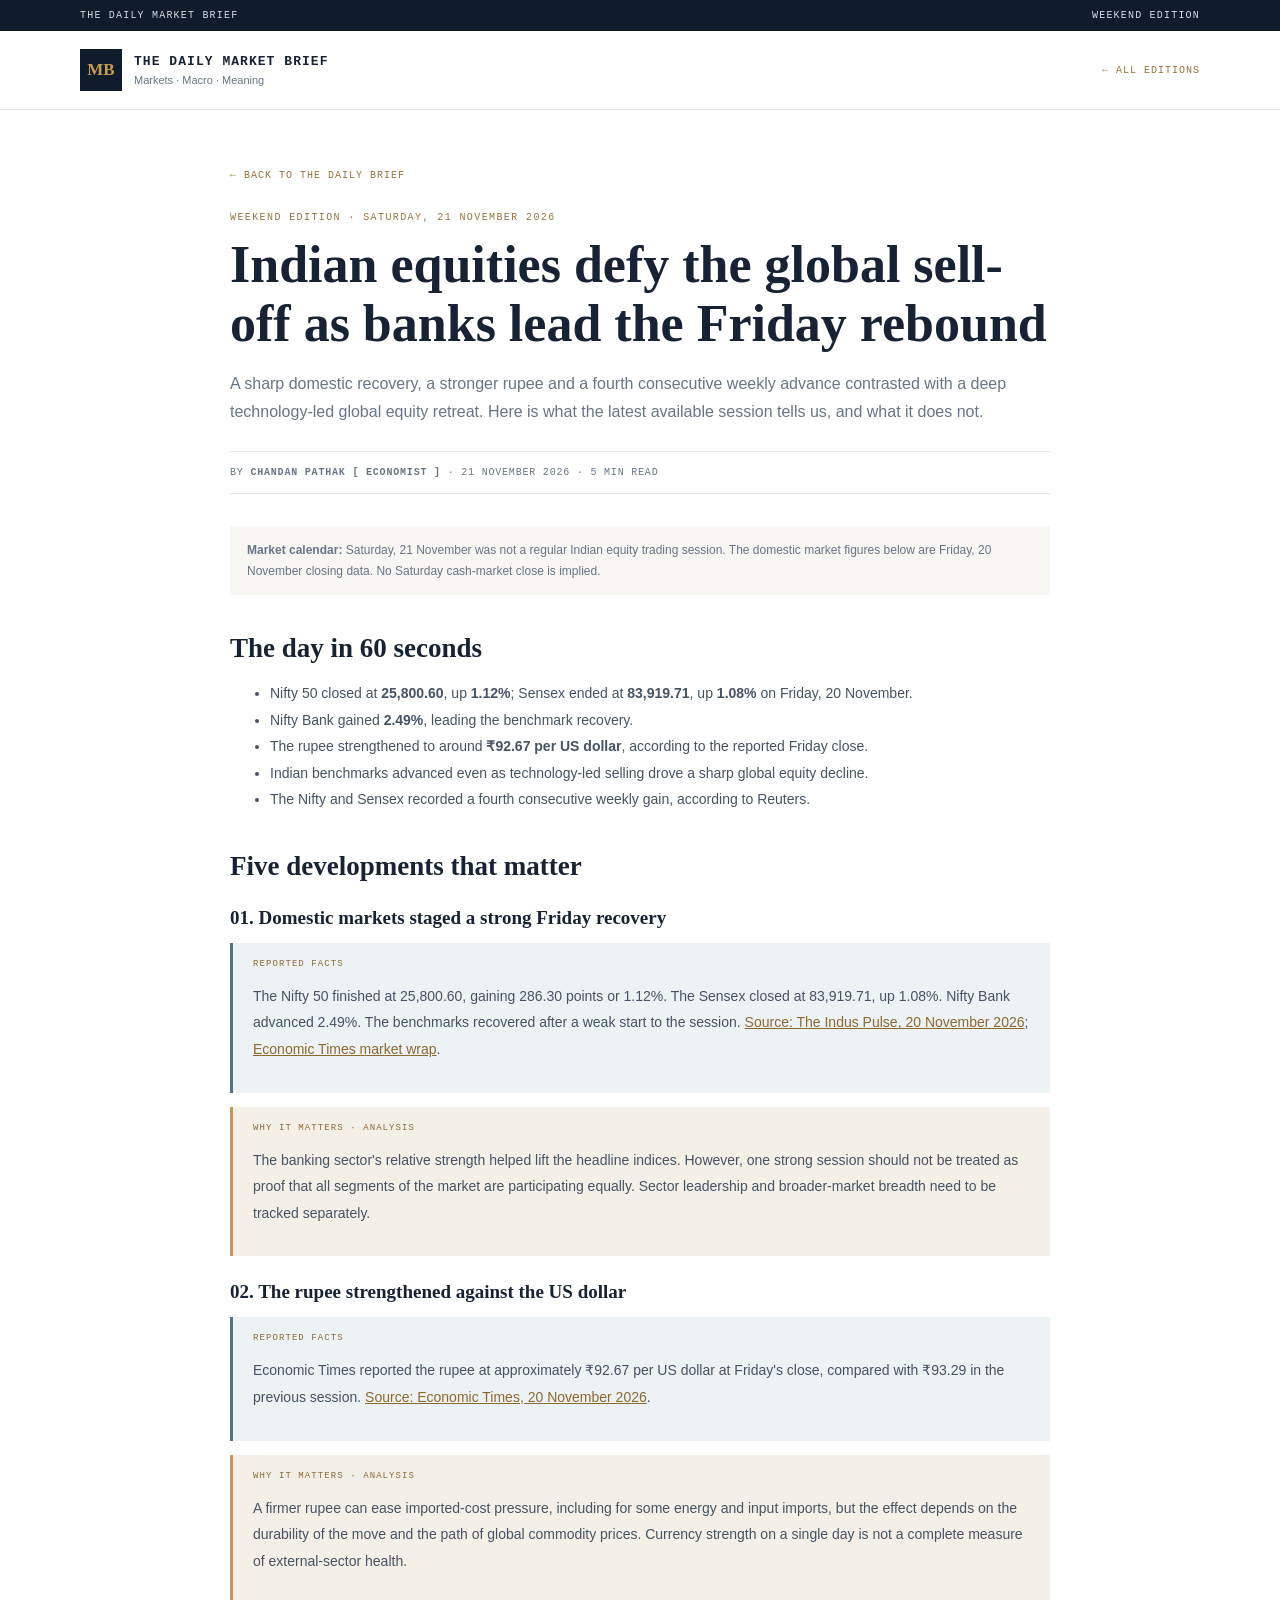
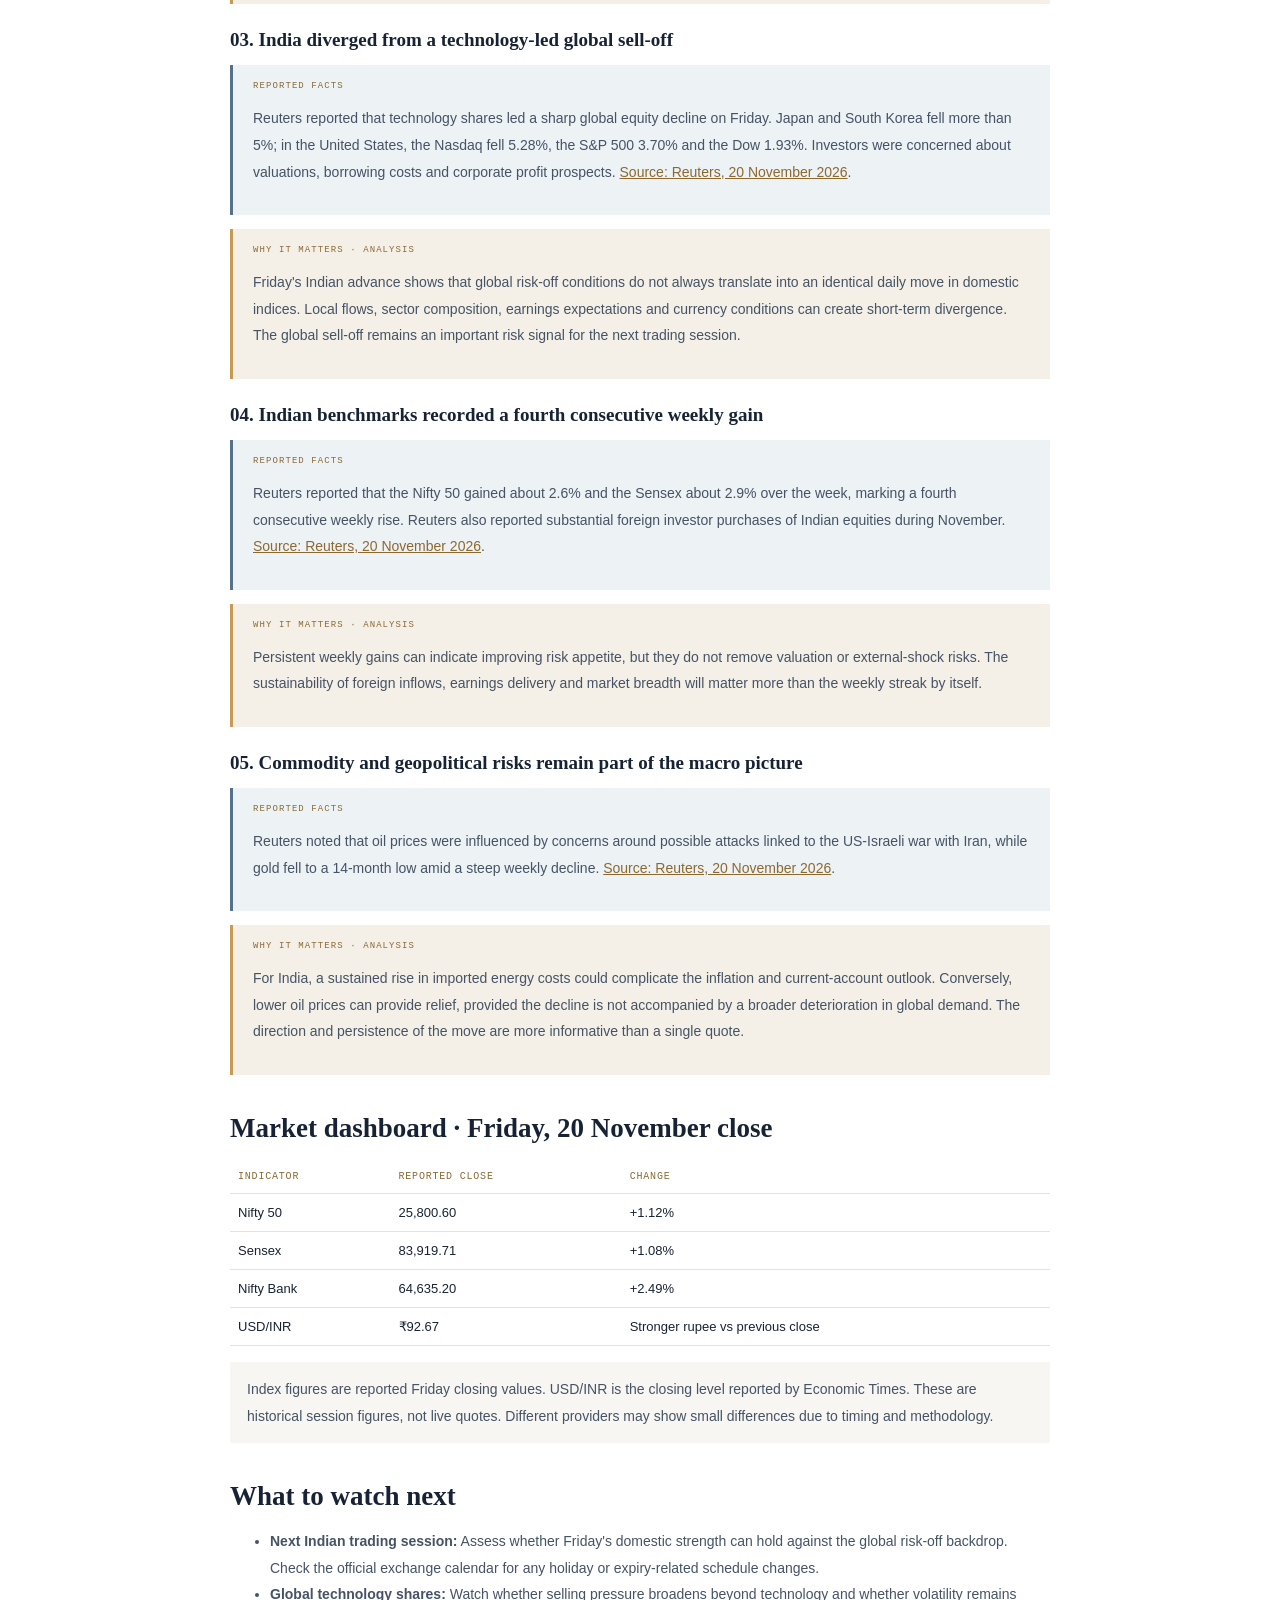
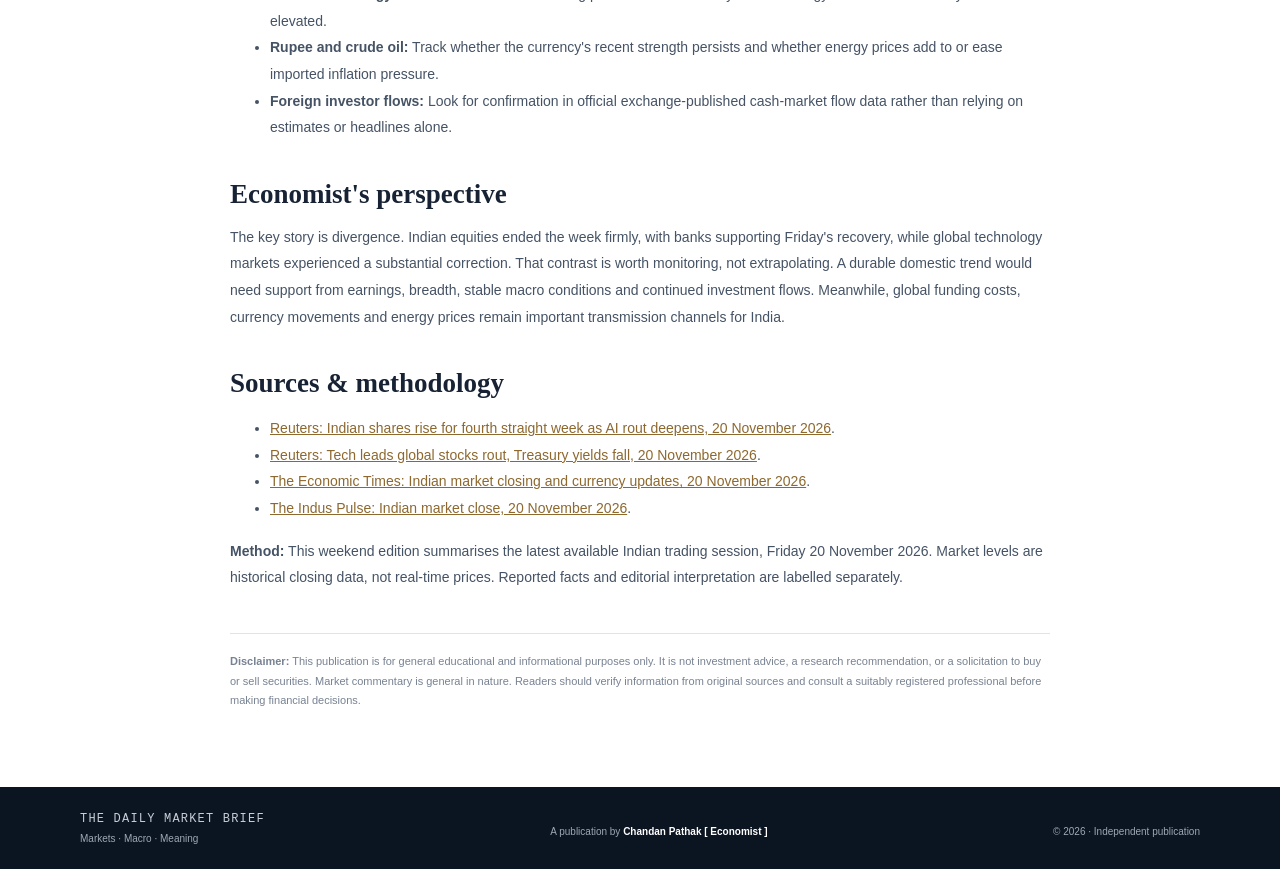
==== issues/2026-11-21.html @ 691e7f4b "Publish weekend market brief for 21 November 2026" ====
<!doctype html>
<html lang="en"><head><meta charset="utf-8"><meta name="viewport" content="width=device-width,initial-scale=1">
<meta name="description" content="Weekend market brief for 21 November 2026: Indian equities, rupee and global market volatility.">
<title>Weekend Market Brief | 21 November 2026 | The Daily Market Brief</title>
<link rel="stylesheet" href="../styles.css">
<style>
.article-wrap{width:min(820px,calc(100% - 36px));margin:54px auto 76px}.back{font:10px var(--mono);letter-spacing:.1em;color:#98733c;text-decoration:none}.kicker{font:10px var(--mono);letter-spacing:.14em;color:#98733c;margin-top:30px}.article-wrap h1{font:700 clamp(34px,6vw,52px)/1.14 var(--serif);margin:12px 0}.deck{font-size:16px;line-height:1.8;color:#687587}.byline{font:10px var(--mono);letter-spacing:.08em;color:#687587;border-block:1px solid var(--line);padding:15px 0;margin:24px 0 32px}.article-body h2{font:700 27px var(--serif);margin:38px 0 12px}.article-body h3{font:600 19px var(--serif);margin:25px 0 8px}.article-body p,.article-body li{font-size:14px;line-height:1.9;color:#455365}.article-body a{color:#8d682f;overflow-wrap:anywhere}.factbox{background:#edf2f5;border-left:3px solid #56728b;padding:16px 20px;margin:14px 0}.analysisbox{background:#f4f0e7;border-left:3px solid var(--gold);padding:16px 20px;margin:14px 0}.small-label{font:9px var(--mono);letter-spacing:.12em;color:#8b6a36}.data-table{width:100%;border-collapse:collapse;margin:16px 0;font-size:13px}.data-table th,.data-table td{text-align:left;border-bottom:1px solid var(--line);padding:11px 8px}.data-table th{font:10px var(--mono);color:#8b6a36;letter-spacing:.08em}.note{padding:14px 17px;background:#f7f6f2;color:#687587;font-size:12px;line-height:1.7}.article-disclaimer{border-top:1px solid var(--line);margin-top:42px;padding-top:18px;font-size:11px;color:#778292;line-height:1.8}
</style></head><body>
<div class="topline"><div class="wrap topinner"><span>THE DAILY MARKET BRIEF</span><span>WEEKEND EDITION</span></div></div>
<header class="site-header"><div class="wrap header-inner"><a class="brand" href="../index.html"><span class="brand-mark">MB</span><span><strong>THE DAILY MARKET BRIEF</strong><small>Markets · Macro · Meaning</small></span></a><a class="back" href="../index.html">← ALL EDITIONS</a></div></header>
<main class="article-wrap"><a class="back" href="../index.html">← BACK TO THE DAILY BRIEF</a>
<div class="kicker">WEEKEND EDITION · SATURDAY, 21 NOVEMBER 2026</div>
<h1>Indian equities defy the global sell-off as banks lead the Friday rebound</h1>
<p class="deck">A sharp domestic recovery, a stronger rupee and a fourth consecutive weekly advance contrasted with a deep technology-led global equity retreat. Here is what the latest available session tells us, and what it does not.</p>
<div class="byline">BY <strong>CHANDAN PATHAK [ ECONOMIST ]</strong> · 21 NOVEMBER 2026 · 5 MIN READ</div>
<article class="article-body">
<div class="note"><strong>Market calendar:</strong> Saturday, 21 November was not a regular Indian equity trading session. The domestic market figures below are Friday, 20 November closing data. No Saturday cash-market close is implied.</div>
<h2>The day in 60 seconds</h2>
<ul>
<li>Nifty 50 closed at <strong>25,800.60</strong>, up <strong>1.12%</strong>; Sensex ended at <strong>83,919.71</strong>, up <strong>1.08%</strong> on Friday, 20 November.</li>
<li>Nifty Bank gained <strong>2.49%</strong>, leading the benchmark recovery.</li>
<li>The rupee strengthened to around <strong>₹92.67 per US dollar</strong>, according to the reported Friday close.</li>
<li>Indian benchmarks advanced even as technology-led selling drove a sharp global equity decline.</li>
<li>The Nifty and Sensex recorded a fourth consecutive weekly gain, according to Reuters.</li>
</ul>
<h2>Five developments that matter</h2>
<h3>01. Domestic markets staged a strong Friday recovery</h3>
<div class="factbox"><div class="small-label">REPORTED FACTS</div><p>The Nifty 50 finished at 25,800.60, gaining 286.30 points or 1.12%. The Sensex closed at 83,919.71, up 1.08%. Nifty Bank advanced 2.49%. The benchmarks recovered after a weak start to the session. <a href="https://www.theinduspulse.com/markets/stock-market-today-sensex-nifty-20-november-2026" target="_blank" rel="noopener">Source: The Indus Pulse, 20 November 2026</a>; <a href="https://m.economictimes.com/markets/stocks/live-blog/bse-sensex-today-nifty50-stock-market-live-updates-gift-nifty-paytm-coal-india-share-price-20-november-2026/amp_liveblog/136009816.cms" target="_blank" rel="noopener">Economic Times market wrap</a>.</p></div>
<div class="analysisbox"><div class="small-label">WHY IT MATTERS · ANALYSIS</div><p>The banking sector's relative strength helped lift the headline indices. However, one strong session should not be treated as proof that all segments of the market are participating equally. Sector leadership and broader-market breadth need to be tracked separately.</p></div>
<h3>02. The rupee strengthened against the US dollar</h3>
<div class="factbox"><div class="small-label">REPORTED FACTS</div><p>Economic Times reported the rupee at approximately ₹92.67 per US dollar at Friday's close, compared with ₹93.29 in the previous session. <a href="https://m.economictimes.com/markets/stocks/live-blog/bse-sensex-today-nifty50-stock-market-live-updates-gift-nifty-paytm-coal-india-share-price-20-november-2026/amp_liveblog/136009816.cms" target="_blank" rel="noopener">Source: Economic Times, 20 November 2026</a>.</p></div>
<div class="analysisbox"><div class="small-label">WHY IT MATTERS · ANALYSIS</div><p>A firmer rupee can ease imported-cost pressure, including for some energy and input imports, but the effect depends on the durability of the move and the path of global commodity prices. Currency strength on a single day is not a complete measure of external-sector health.</p></div>
<h3>03. India diverged from a technology-led global sell-off</h3>
<div class="factbox"><div class="small-label">REPORTED FACTS</div><p>Reuters reported that technology shares led a sharp global equity decline on Friday. Japan and South Korea fell more than 5%; in the United States, the Nasdaq fell 5.28%, the S&amp;P 500 3.70% and the Dow 1.93%. Investors were concerned about valuations, borrowing costs and corporate profit prospects. <a href="https://www.reuters.com/world/china/global-markets-global-markets-2026-11-20/" target="_blank" rel="noopener">Source: Reuters, 20 November 2026</a>.</p></div>
<div class="analysisbox"><div class="small-label">WHY IT MATTERS · ANALYSIS</div><p>Friday's Indian advance shows that global risk-off conditions do not always translate into an identical daily move in domestic indices. Local flows, sector composition, earnings expectations and currency conditions can create short-term divergence. The global sell-off remains an important risk signal for the next trading session.</p></div>
<h3>04. Indian benchmarks recorded a fourth consecutive weekly gain</h3>
<div class="factbox"><div class="small-label">REPORTED FACTS</div><p>Reuters reported that the Nifty 50 gained about 2.6% and the Sensex about 2.9% over the week, marking a fourth consecutive weekly rise. Reuters also reported substantial foreign investor purchases of Indian equities during November. <a href="https://www.reuters.com/world/india/indian-stocks-seen-falling-nine-month-highs-asia-market-rout-deepens-2026-11-20/" target="_blank" rel="noopener">Source: Reuters, 20 November 2026</a>.</p></div>
<div class="analysisbox"><div class="small-label">WHY IT MATTERS · ANALYSIS</div><p>Persistent weekly gains can indicate improving risk appetite, but they do not remove valuation or external-shock risks. The sustainability of foreign inflows, earnings delivery and market breadth will matter more than the weekly streak by itself.</p></div>
<h3>05. Commodity and geopolitical risks remain part of the macro picture</h3>
<div class="factbox"><div class="small-label">REPORTED FACTS</div><p>Reuters noted that oil prices were influenced by concerns around possible attacks linked to the US-Israeli war with Iran, while gold fell to a 14-month low amid a steep weekly decline. <a href="https://www.reuters.com/world/china/global-markets-global-markets-2026-11-20/" target="_blank" rel="noopener">Source: Reuters, 20 November 2026</a>.</p></div>
<div class="analysisbox"><div class="small-label">WHY IT MATTERS · ANALYSIS</div><p>For India, a sustained rise in imported energy costs could complicate the inflation and current-account outlook. Conversely, lower oil prices can provide relief, provided the decline is not accompanied by a broader deterioration in global demand. The direction and persistence of the move are more informative than a single quote.</p></div>
<h2>Market dashboard · Friday, 20 November close</h2>
<table class="data-table"><thead><tr><th>INDICATOR</th><th>REPORTED CLOSE</th><th>CHANGE</th></tr></thead><tbody>
<tr><td>Nifty 50</td><td>25,800.60</td><td>+1.12%</td></tr>
<tr><td>Sensex</td><td>83,919.71</td><td>+1.08%</td></tr>
<tr><td>Nifty Bank</td><td>64,635.20</td><td>+2.49%</td></tr>
<tr><td>USD/INR</td><td>₹92.67</td><td>Stronger rupee vs previous close</td></tr>
</tbody></table>
<p class="note">Index figures are reported Friday closing values. USD/INR is the closing level reported by Economic Times. These are historical session figures, not live quotes. Different providers may show small differences due to timing and methodology.</p>
<h2>What to watch next</h2>
<ul>
<li><strong>Next Indian trading session:</strong> Assess whether Friday's domestic strength can hold against the global risk-off backdrop. Check the official exchange calendar for any holiday or expiry-related schedule changes.</li>
<li><strong>Global technology shares:</strong> Watch whether selling pressure broadens beyond technology and whether volatility remains elevated.</li>
<li><strong>Rupee and crude oil:</strong> Track whether the currency's recent strength persists and whether energy prices add to or ease imported inflation pressure.</li>
<li><strong>Foreign investor flows:</strong> Look for confirmation in official exchange-published cash-market flow data rather than relying on estimates or headlines alone.</li>
</ul>
<h2>Economist's perspective</h2>
<p>The key story is divergence. Indian equities ended the week firmly, with banks supporting Friday's recovery, while global technology markets experienced a substantial correction. That contrast is worth monitoring, not extrapolating. A durable domestic trend would need support from earnings, breadth, stable macro conditions and continued investment flows. Meanwhile, global funding costs, currency movements and energy prices remain important transmission channels for India.</p>
<h2>Sources & methodology</h2>
<ul>
<li><a href="https://www.reuters.com/world/india/indian-stocks-seen-falling-nine-month-highs-asia-market-rout-deepens-2026-11-20/" target="_blank" rel="noopener">Reuters: Indian shares rise for fourth straight week as AI rout deepens, 20 November 2026</a>.</li>
<li><a href="https://www.reuters.com/world/china/global-markets-global-markets-2026-11-20/" target="_blank" rel="noopener">Reuters: Tech leads global stocks rout, Treasury yields fall, 20 November 2026</a>.</li>
<li><a href="https://m.economictimes.com/markets/stocks/live-blog/bse-sensex-today-nifty50-stock-market-live-updates-gift-nifty-paytm-coal-india-share-price-20-november-2026/amp_liveblog/136009816.cms" target="_blank" rel="noopener">The Economic Times: Indian market closing and currency updates, 20 November 2026</a>.</li>
<li><a href="https://www.theinduspulse.com/markets/stock-market-today-sensex-nifty-20-november-2026" target="_blank" rel="noopener">The Indus Pulse: Indian market close, 20 November 2026</a>.</li>
</ul>
<p><strong>Method:</strong> This weekend edition summarises the latest available Indian trading session, Friday 20 November 2026. Market levels are historical closing data, not real-time prices. Reported facts and editorial interpretation are labelled separately.</p>
</article>
<div class="article-disclaimer"><strong>Disclaimer:</strong> This publication is for general educational and informational purposes only. It is not investment advice, a research recommendation, or a solicitation to buy or sell securities. Market commentary is general in nature. Readers should verify information from original sources and consult a suitably registered professional before making financial decisions.</div>
</main><footer><div class="wrap footer-inner"><div><strong>THE DAILY MARKET BRIEF</strong><span>Markets · Macro · Meaning</span></div><div class="footer-author">A publication by <strong>Chandan Pathak [ Economist ]</strong></div><div class="copyright">© 2026 · Independent publication</div></div></footer>
</body></html>
---- styles.css ----
:root{--navy:#101b2b;--ink:#172334;--muted:#687587;--gold:#c89b54;--paper:#f7f6f2;--line:#e1e4e7;--serif:Georgia,serif;--mono:ui-monospace,monospace}*{box-sizing:border-box}html{scroll-behavior:smooth}body{margin:0;background:#fff;color:var(--ink);font-family:Arial,sans-serif}.wrap{width:min(1120px,calc(100% - 40px));margin:auto}.topline{background:var(--navy);color:#d7dce3;font:10px var(--mono);letter-spacing:.12em}.topinner,.header-inner,.footer-inner{display:flex;align-items:center;justify-content:space-between}.topinner{padding:10px 0}.site-header{background:#fff;border-bottom:1px solid var(--line);position:sticky;top:0;z-index:5}.header-inner{min-height:78px}.brand{display:flex;gap:12px;align-items:center;color:var(--ink);text-decoration:none}.brand-mark{display:grid;place-items:center;width:42px;height:42px;background:var(--navy);color:var(--gold);font:700 17px var(--serif)}.brand strong,.brand small{display:block}.brand strong{font:700 13px var(--mono);letter-spacing:.08em}.brand small{margin-top:5px;color:var(--muted);font-size:11px}nav{display:flex;gap:26px}nav a{color:#435064;text-decoration:none;font-size:12px}.menu-toggle{display:none}.hero{background:var(--navy);color:white;padding:86px 0}.hero-grid{display:grid;grid-template-columns:1.5fr 1fr;gap:70px;align-items:center}.eyebrow,.note-kicker,.callout-label{font:10px var(--mono);letter-spacing:.15em;color:#9a773f}.live-dot{display:inline-block;width:7px;height:7px;border-radius:50%;background:#d2a45c;margin-right:8px}.hero h1{font:700 clamp(38px,5vw,62px)/1.12 var(--serif);margin:22px 0}.hero h1 em,.author-grid h2 em{color:var(--gold);font-weight:400}.hero-copy{max-width:650px;color:#c4ccd5;line-height:1.8;font-size:16px}.primary-link{display:inline-block;margin-top:22px;padding:14px 19px;background:var(--gold);color:#101b2b;text-decoration:none;font-weight:700;font-size:12px}.hero-note{padding:28px;border:1px solid #425064;background:#17263a}.note-rule{height:2px;width:42px;background:var(--gold);margin:20px 0}.hero-note p{font:22px/1.55 var(--serif);color:#eef0f3}.note-sign{font:10px var(--mono);letter-spacing:.08em;color:#fff}.note-sign span{color:var(--gold)}.ticker{background:#f1f0eb;border-bottom:1px solid var(--line)}.ticker-inner{display:flex;gap:18px;align-items:center;flex-wrap:wrap;padding:15px 0;font:10px var(--mono);letter-spacing:.1em;color:#586577}.ticker-label{color:#98733c}.section{padding-top:76px;padding-bottom:76px}.section-heading{display:flex;justify-content:space-between;align-items:end;margin-bottom:25px}.section h2,.coverage-section h2,.author-grid h2{font:700 36px var(--serif);margin:10px 0 24px}.edition-tag,.category,.read-time,.draft-label{font:10px var(--mono);letter-spacing:.1em;color:#98733c}.lead-card{padding:34px;border:1px solid var(--line);box-shadow:0 12px 38px #1826380c}.lead-top,.lead-footer{display:flex;justify-content:space-between;gap:12px;flex-wrap:wrap}.lead-card h3{font:700 28px var(--serif);margin:24px 0 12px}.lead-summary,.section-sub{color:var(--muted);line-height:1.8}.lead-columns{display:grid;grid-template-columns:1fr 1fr;gap:35px;margin:28px 0}.lead-columns h4{font:18px var(--serif)}.lead-columns li{margin:12px 0;color:#566274;font-size:13px}.lead-callout{background:#f4f0e7;padding:22px;border-left:3px solid var(--gold)}.lead-callout p{line-height:1.7;color:#566274;font-size:13px}.lead-footer{border-top:1px solid var(--line);padding-top:18px;font:10px var(--mono);color:#6a7583}.coverage-section{background:var(--paper)}.coverage-grid{display:grid;grid-template-columns:repeat(3,1fr);gap:15px}.coverage-card{position:relative;background:white;border:1px solid var(--line);padding:25px;min-height:205px}.card-num{font:10px var(--mono);color:#a0a7af}.card-icon{font-size:24px;color:var(--gold);margin:20px 0 10px}.coverage-card h3{font:21px var(--serif);margin:0 0 10px}.coverage-card p{font-size:13px;line-height:1.7;color:var(--muted)}.archive-tools{display:flex;gap:12px;margin:24px 0}.searchbox{display:flex;align-items:center;gap:10px;border:1px solid var(--line);padding:10px 14px;flex:1;color:#98733c}.searchbox input{border:0;outline:0;width:100%;font-size:13px}.archive-tools select{border:1px solid var(--line);padding:10px;background:white;color:#435064}.archive-item{display:flex;justify-content:space-between;gap:25px;padding:22px 4px;border-bottom:1px solid var(--line);text-decoration:none;color:inherit}.archive-item h3{font:22px var(--serif);margin:8px 0}.archive-item p,.empty-state p{color:var(--muted);font-size:13px;line-height:1.6}.archive-meta{font:10px var(--mono);color:#98733c;letter-spacing:.04em}.empty-state{text-align:center;padding:42px;border:1px dashed var(--line);color:#98733c}.empty-state strong{display:block;margin-top:10px;color:var(--ink)}.author-section{background:var(--navy);color:white;padding:65px 0}.author-grid{display:grid;grid-template-columns:180px 1fr;gap:45px;align-items:center}.author-monogram{width:150px;height:150px;border:1px solid #526073;display:grid;place-items:center;font:58px var(--serif);color:var(--gold)}.author-monogram span{font:9px var(--mono);letter-spacing:.15em}.author-grid h2{color:white;margin-bottom:14px}.author-copy{max-width:750px;color:#c5ccd5;line-height:1.8}.author-tags{display:flex;gap:9px;flex-wrap:wrap;margin-top:22px}.author-tags span{border:1px solid #536073;padding:7px 10px;font:9px var(--mono);letter-spacing:.08em;color:#d5dbe2}.disclaimer{padding-top:30px;padding-bottom:35px;color:#687587;font-size:11px;line-height:1.8}.disclaimer strong{color:#273448}footer{background:#0b1421;color:#c7ced7;padding:25px 0}.footer-inner>div:first-child strong,.footer-inner>div:first-child span{display:block}.footer-inner>div:first-child strong{font:12px var(--mono);letter-spacing:.1em}.footer-inner>div:first-child span,.copyright,.footer-author{font-size:10px;color:#9da8b5;margin-top:7px}.footer-author strong{color:white}@media(max-width:760px){.header-inner{position:relative}.menu-toggle{display:block;background:none;border:0;font-size:22px;color:var(--ink)}nav{display:none;position:absolute;top:78px;left:0;right:0;background:white;padding:18px 22px;box-shadow:0 10px 20px #0001;flex-direction:column;gap:18px}nav.open{display:flex}.hero{padding:60px 0}.hero-grid,.lead-columns,.author-grid{grid-template-columns:1fr;gap:28px}.coverage-grid{grid-template-columns:1fr 1fr}.section{padding-top:52px;padding-bottom:52px}.section h2,.coverage-section h2,.author-grid h2{font-size:30px}.lead-card{padding:22px}.author-monogram{width:110px;height:110px;font-size:44px}.footer-inner{align-items:flex-start;flex-direction:column;gap:12px}}@media(max-width:480px){.coverage-grid{grid-template-columns:1fr}.topinner{font-size:8px}.ticker-inner{gap:10px}.archive-item{flex-direction:column}.section-heading{align-items:flex-start;flex-direction:column;gap:10px}}
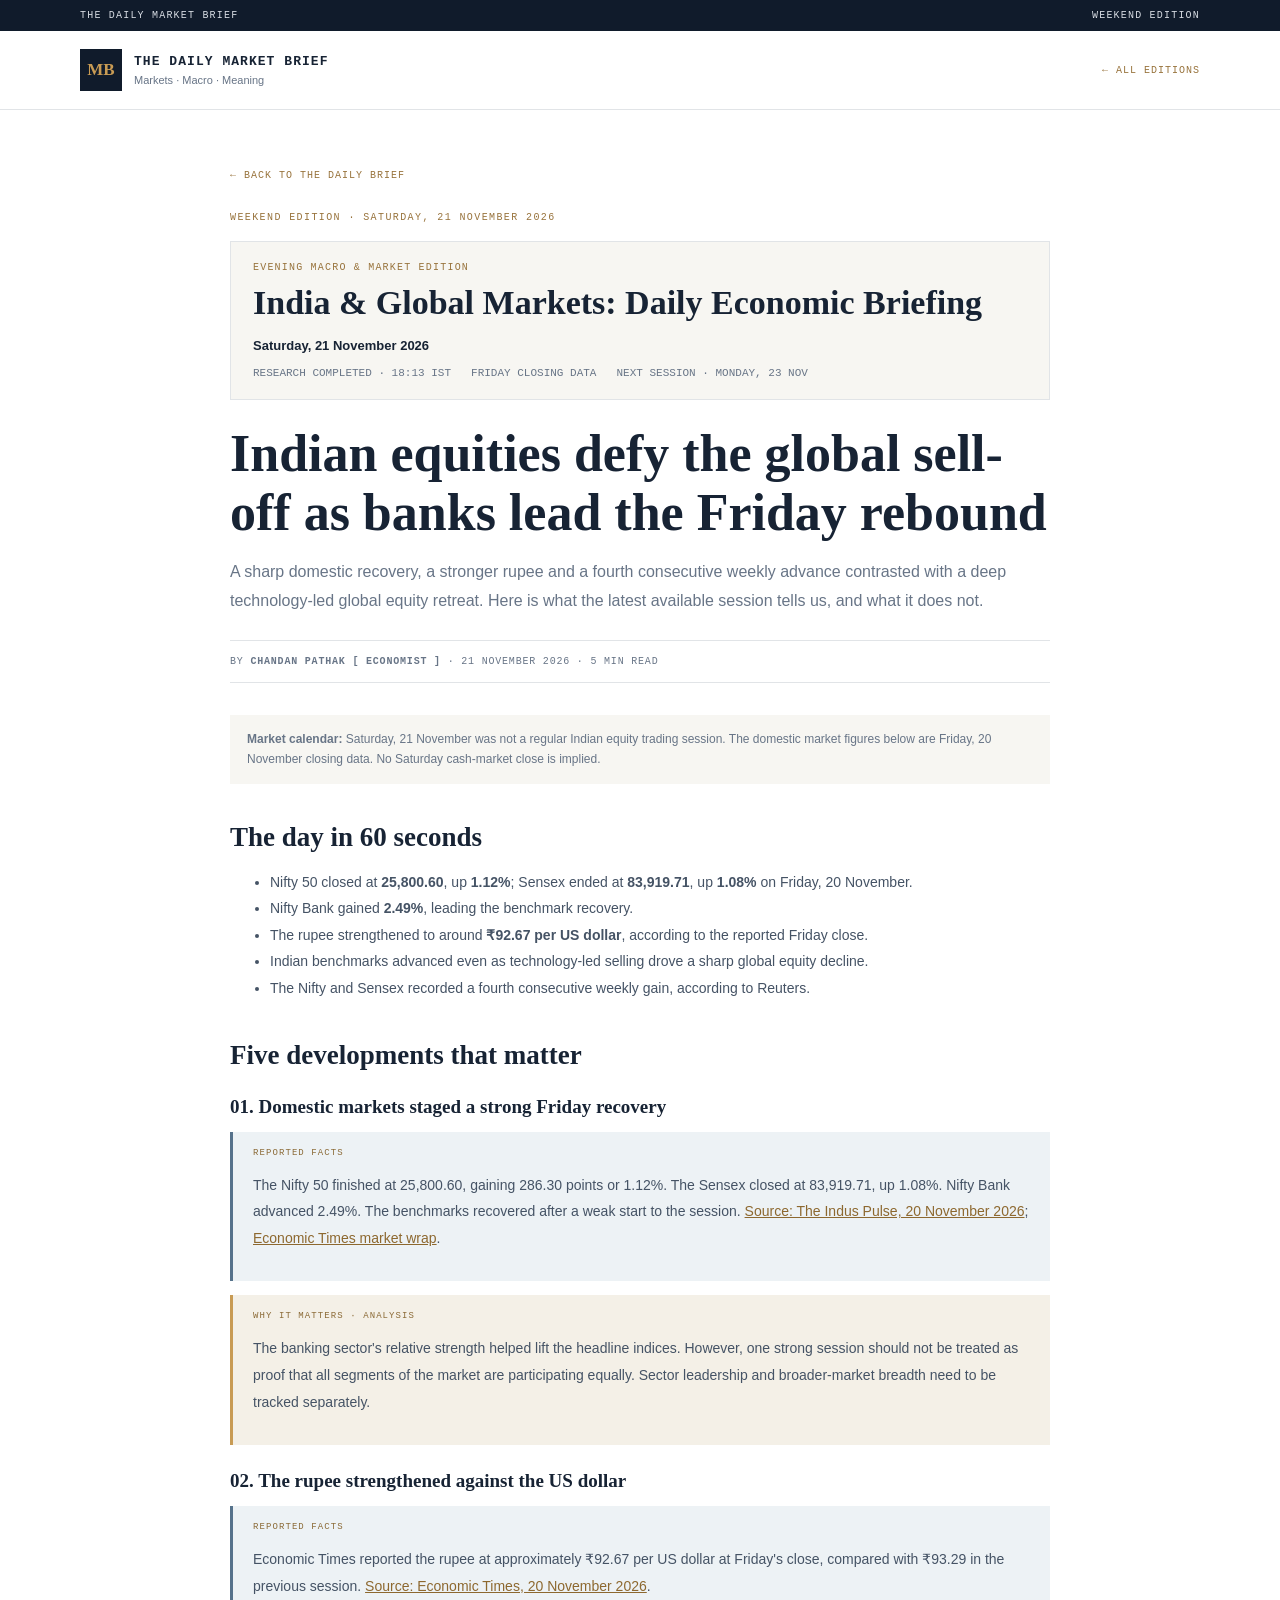
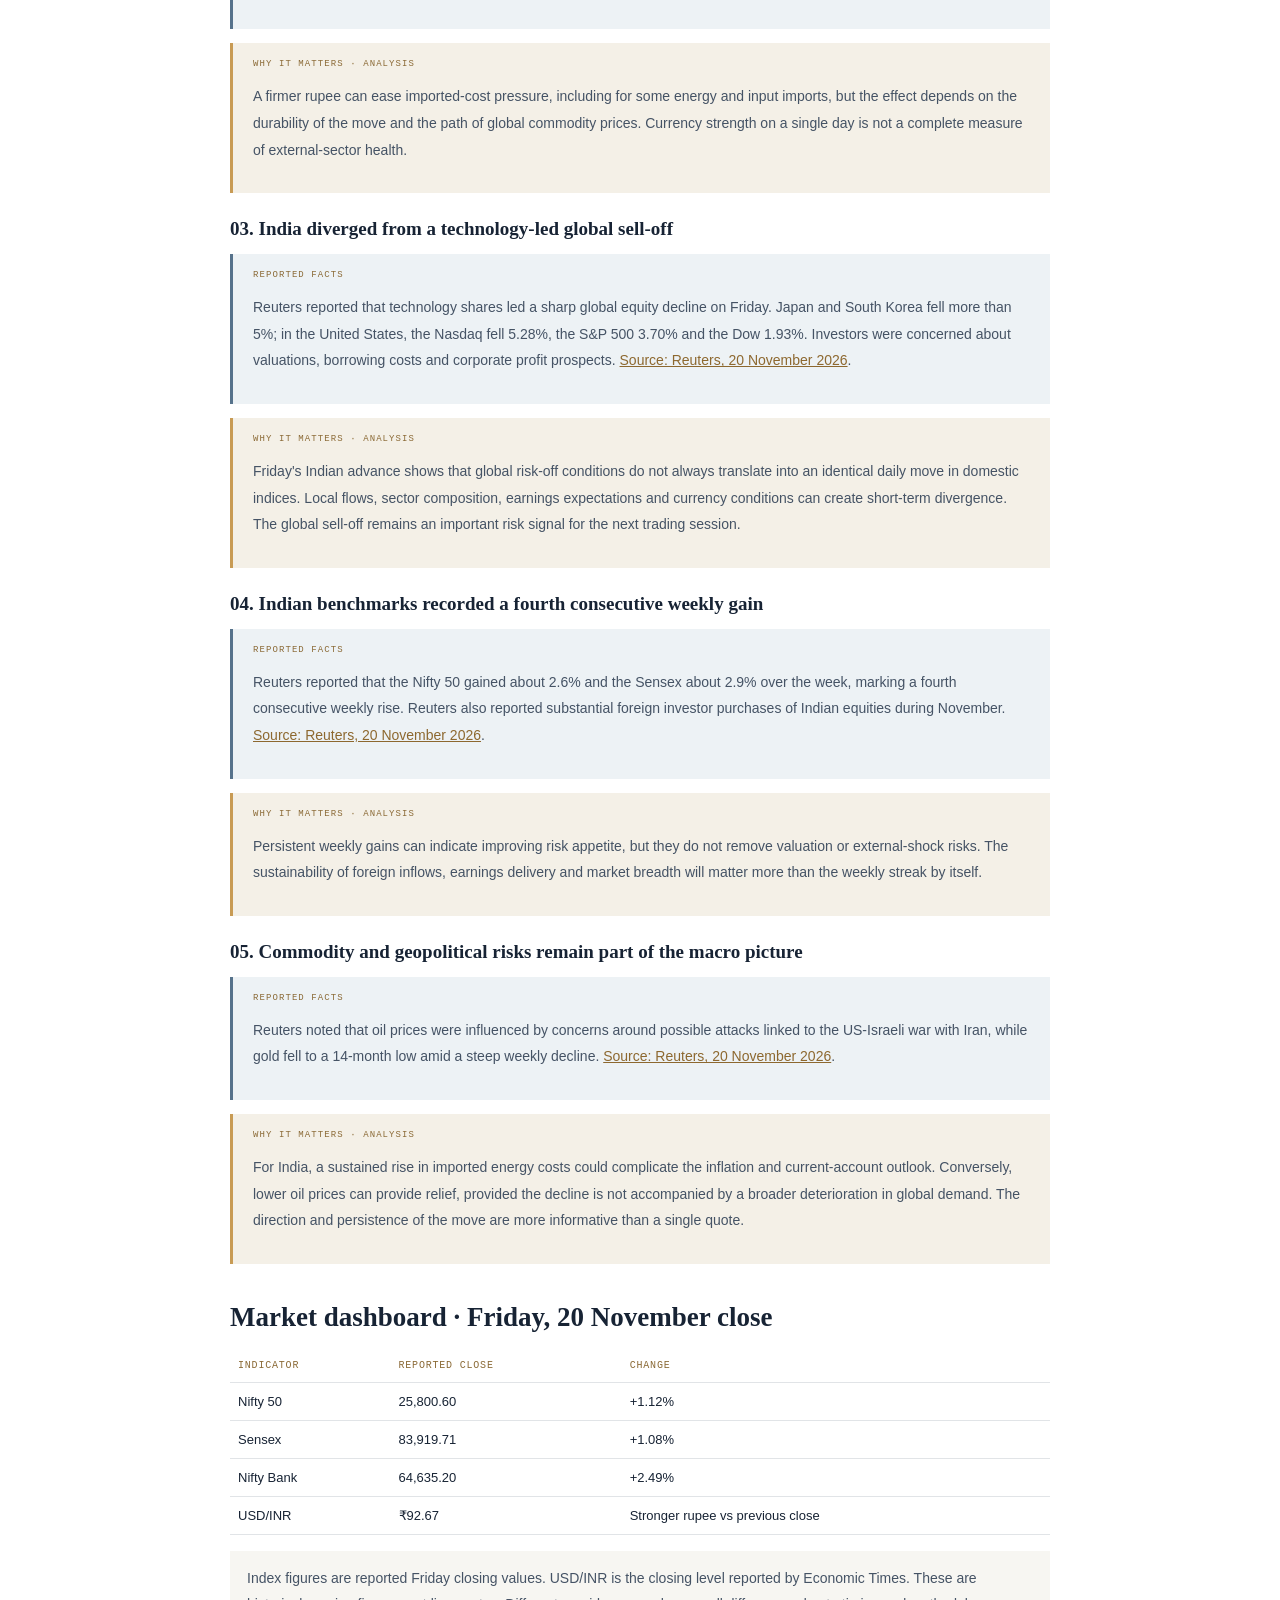
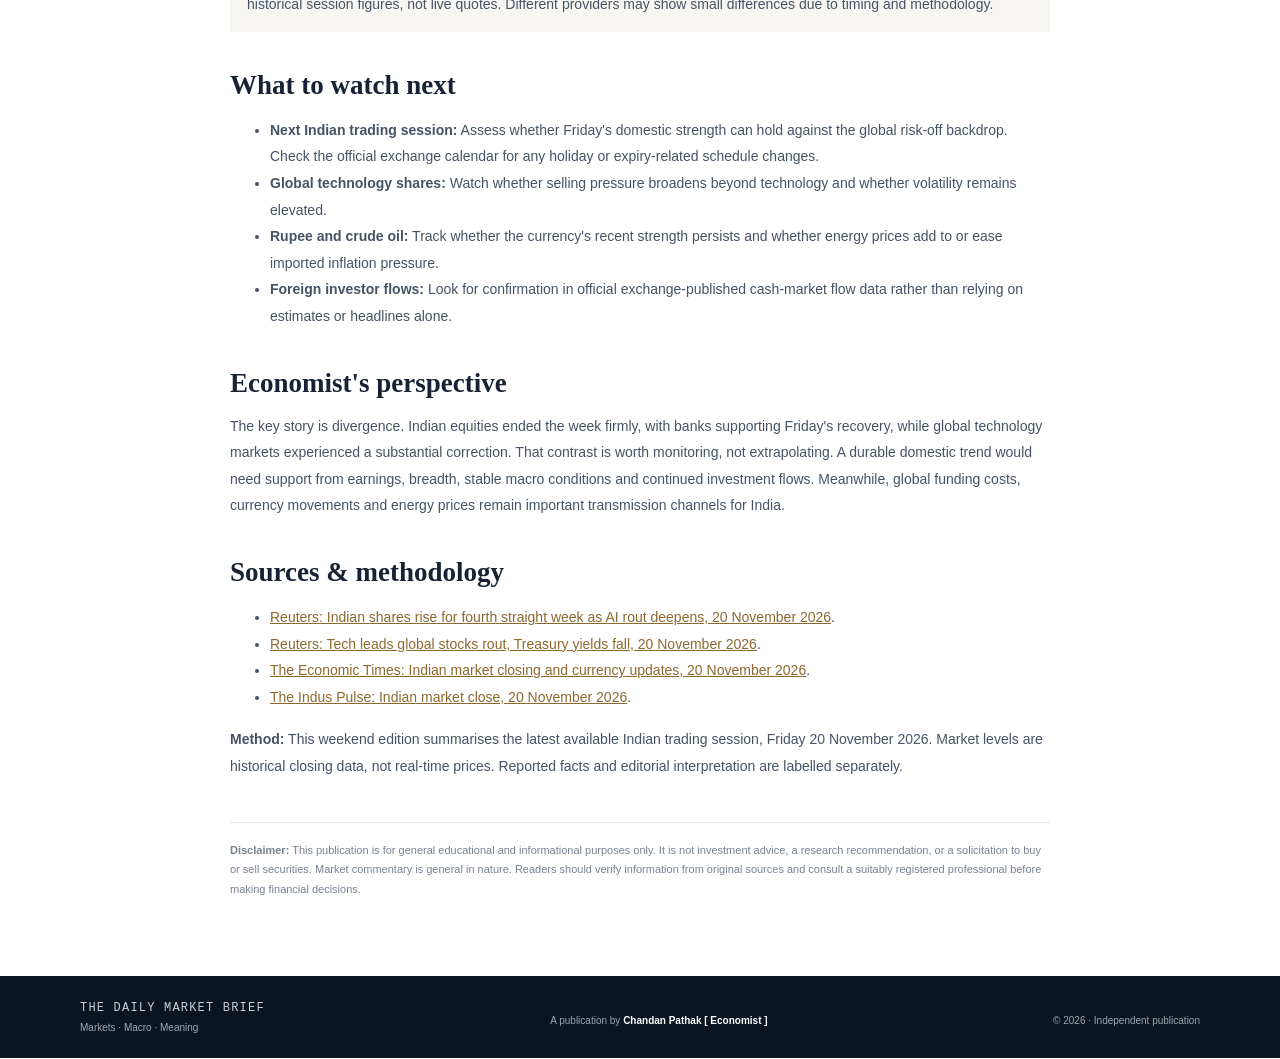
==== commit 7a145d54: "Add evening macro and market edition header" ====
--- a/issues/2026-11-21.html
+++ b/issues/2026-11-21.html
@@ -10,6 +10,13 @@
 <header class="site-header"><div class="wrap header-inner"><a class="brand" href="../index.html"><span class="brand-mark">MB</span><span><strong>THE DAILY MARKET BRIEF</strong><small>Markets · Macro · Meaning</small></span></a><a class="back" href="../index.html">← ALL EDITIONS</a></div></header>
 <main class="article-wrap"><a class="back" href="../index.html">← BACK TO THE DAILY BRIEF</a>
 <div class="kicker">WEEKEND EDITION · SATURDAY, 21 NOVEMBER 2026</div>
+<div class="edition-banner" style="border:1px solid #e1e4e7;background:#f7f6f2;padding:20px 22px;margin:18px 0 24px">
+<div style="font:10px ui-monospace,monospace;letter-spacing:.12em;color:#98733c">EVENING MACRO &amp; MARKET EDITION</div>
+<h2 style="font:700 clamp(24px,4vw,34px)/1.2 Georgia,serif;margin:10px 0 14px;color:#172334">India &amp; Global Markets: Daily Economic Briefing</h2>
+<div style="font:700 13px Arial,sans-serif;color:#172334">Saturday, 21 November 2026</div>
+<div style="display:flex;gap:20px;flex-wrap:wrap;margin-top:14px;font:11px ui-monospace,monospace;color:#687587">
+<span>RESEARCH COMPLETED · 18:13 IST</span><span>FRIDAY CLOSING DATA</span><span>NEXT SESSION · MONDAY, 23 NOV</span>
+</div></div>
 <h1>Indian equities defy the global sell-off as banks lead the Friday rebound</h1>
 <p class="deck">A sharp domestic recovery, a stronger rupee and a fourth consecutive weekly advance contrasted with a deep technology-led global equity retreat. Here is what the latest available session tells us, and what it does not.</p>
 <div class="byline">BY <strong>CHANDAN PATHAK [ ECONOMIST ]</strong> · 21 NOVEMBER 2026 · 5 MIN READ</div>
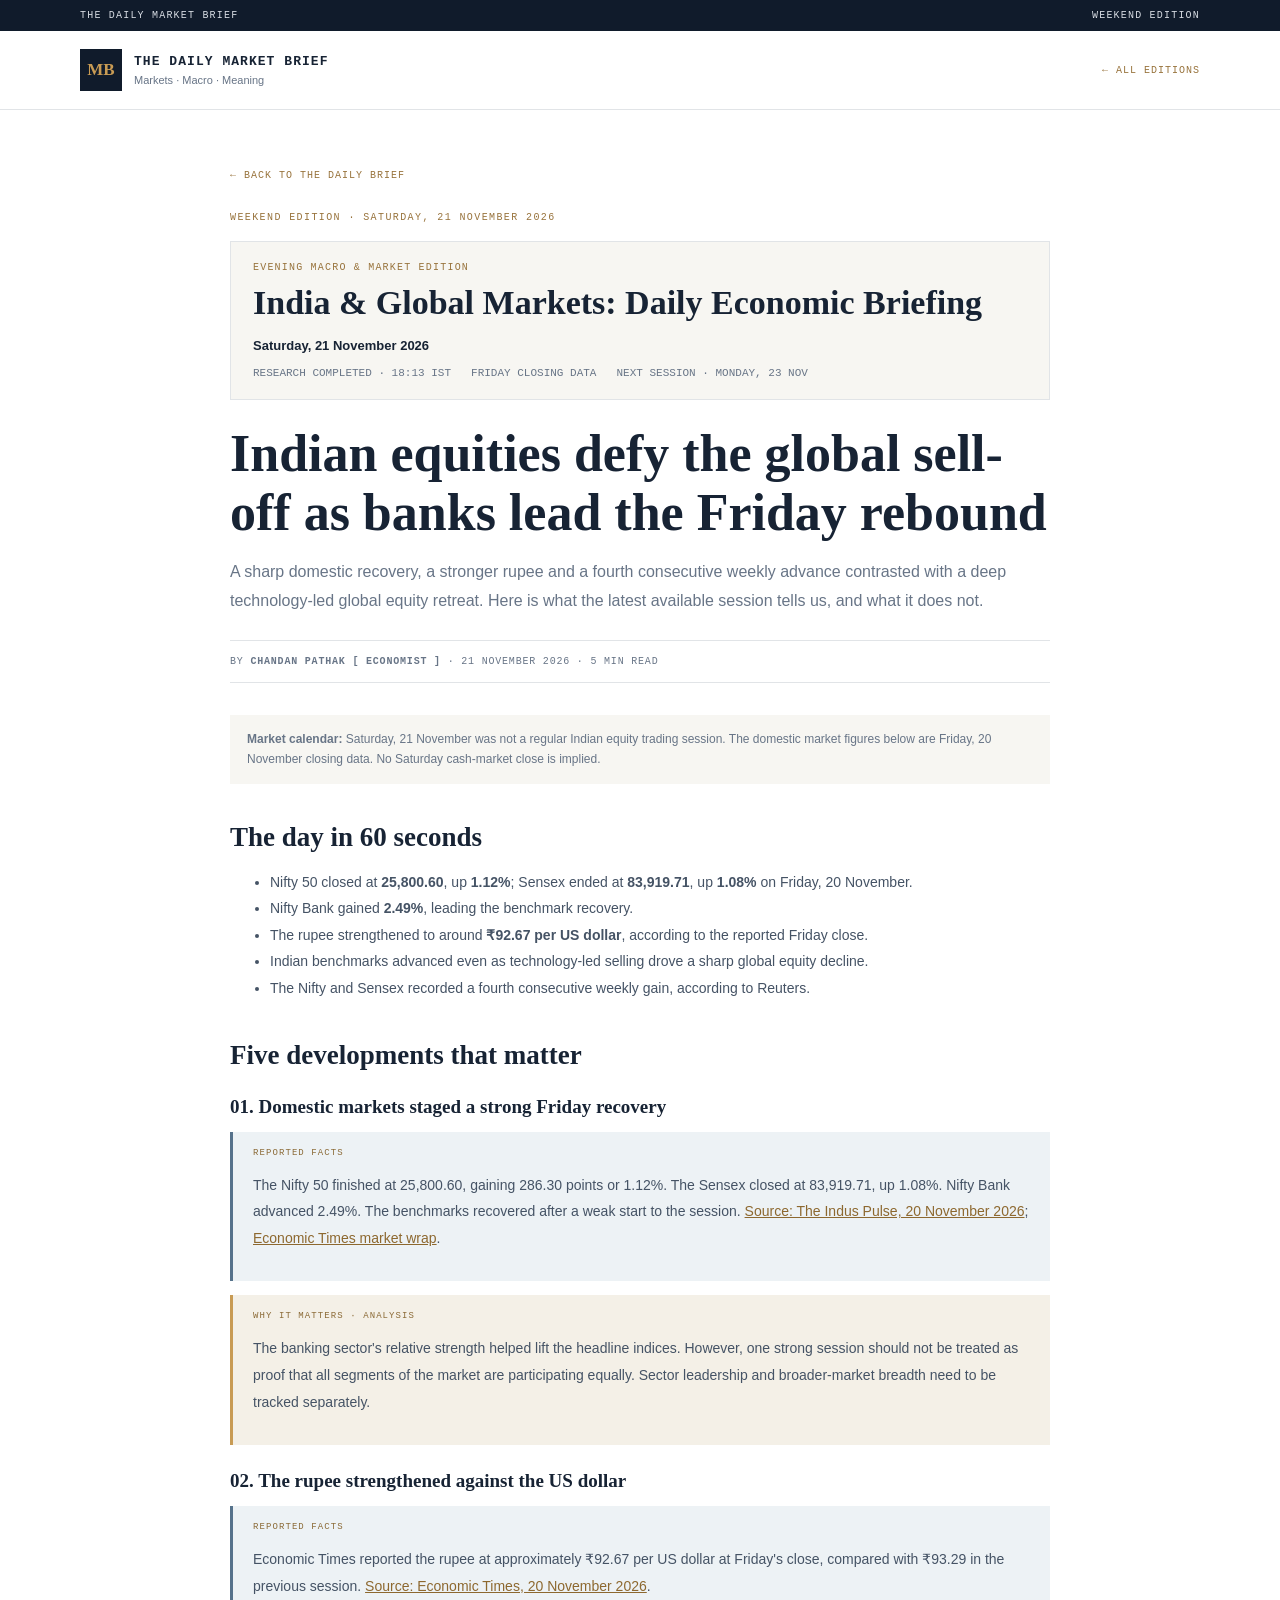
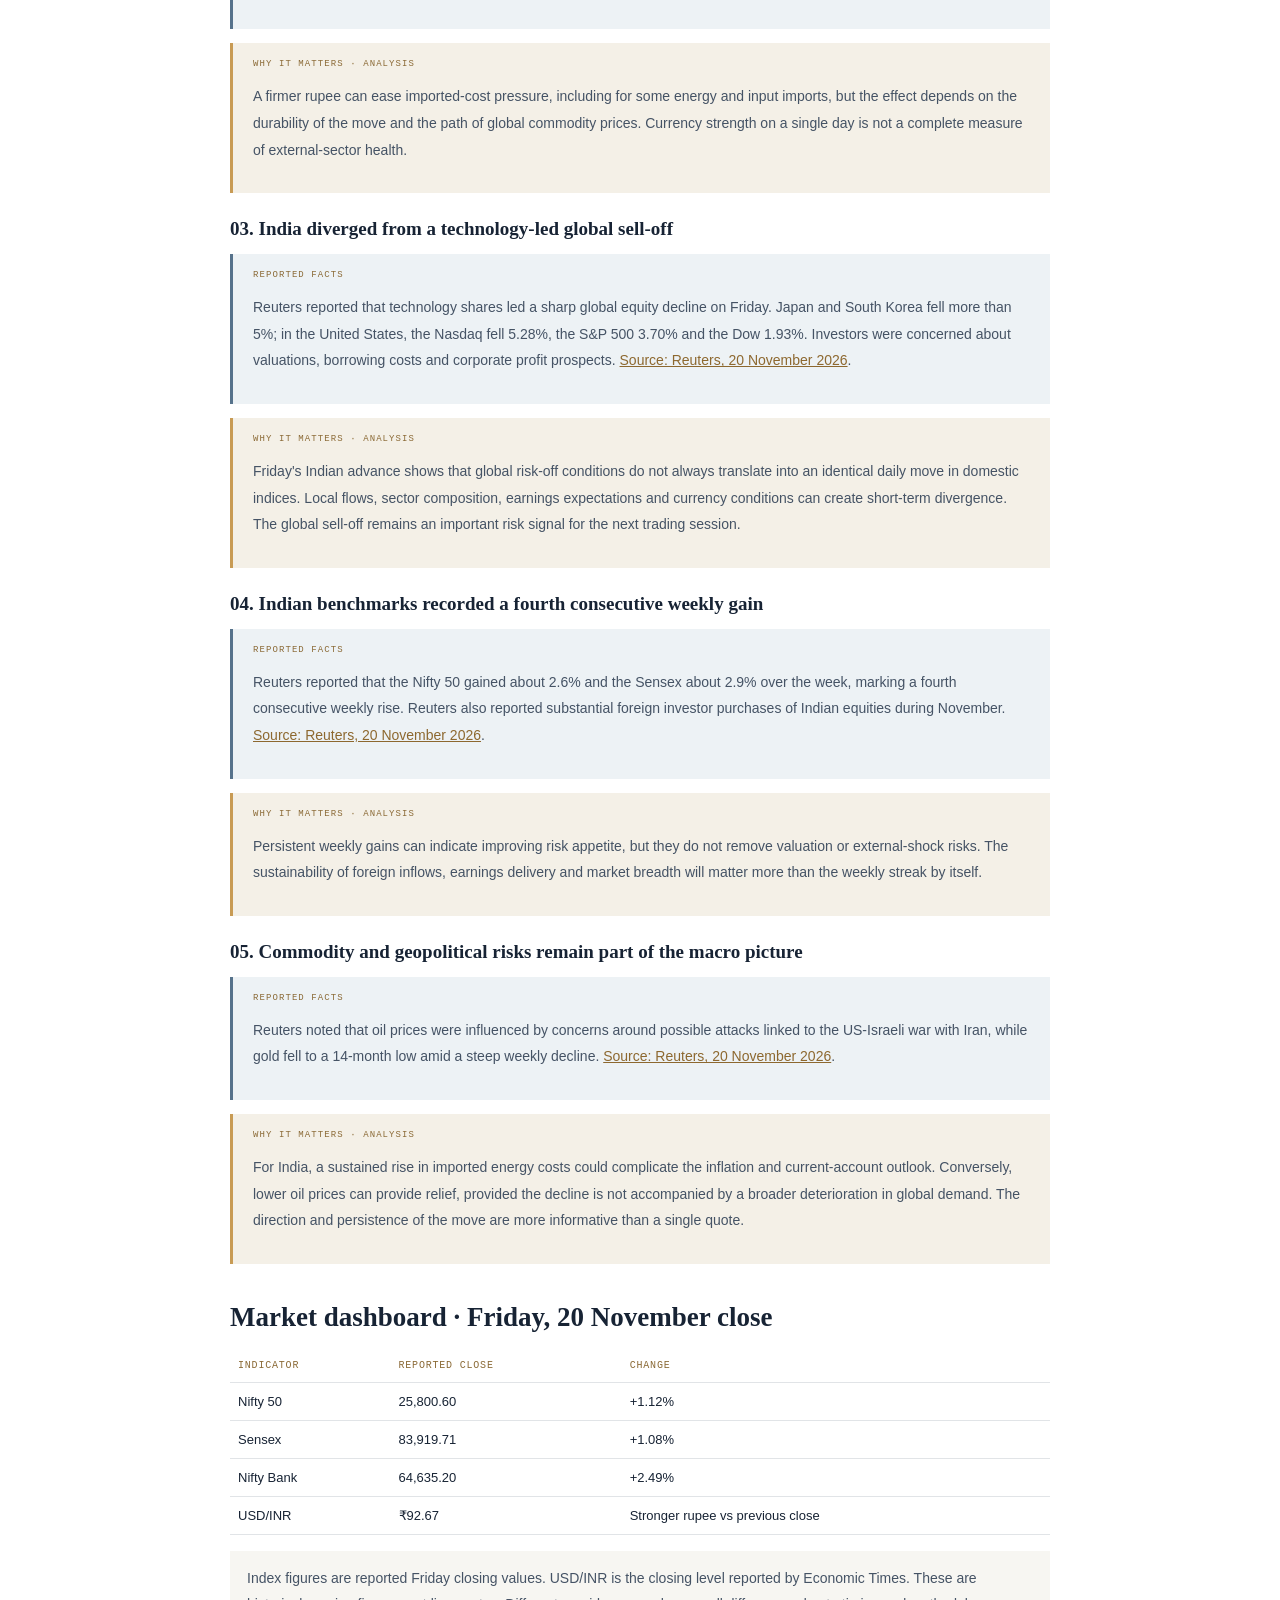
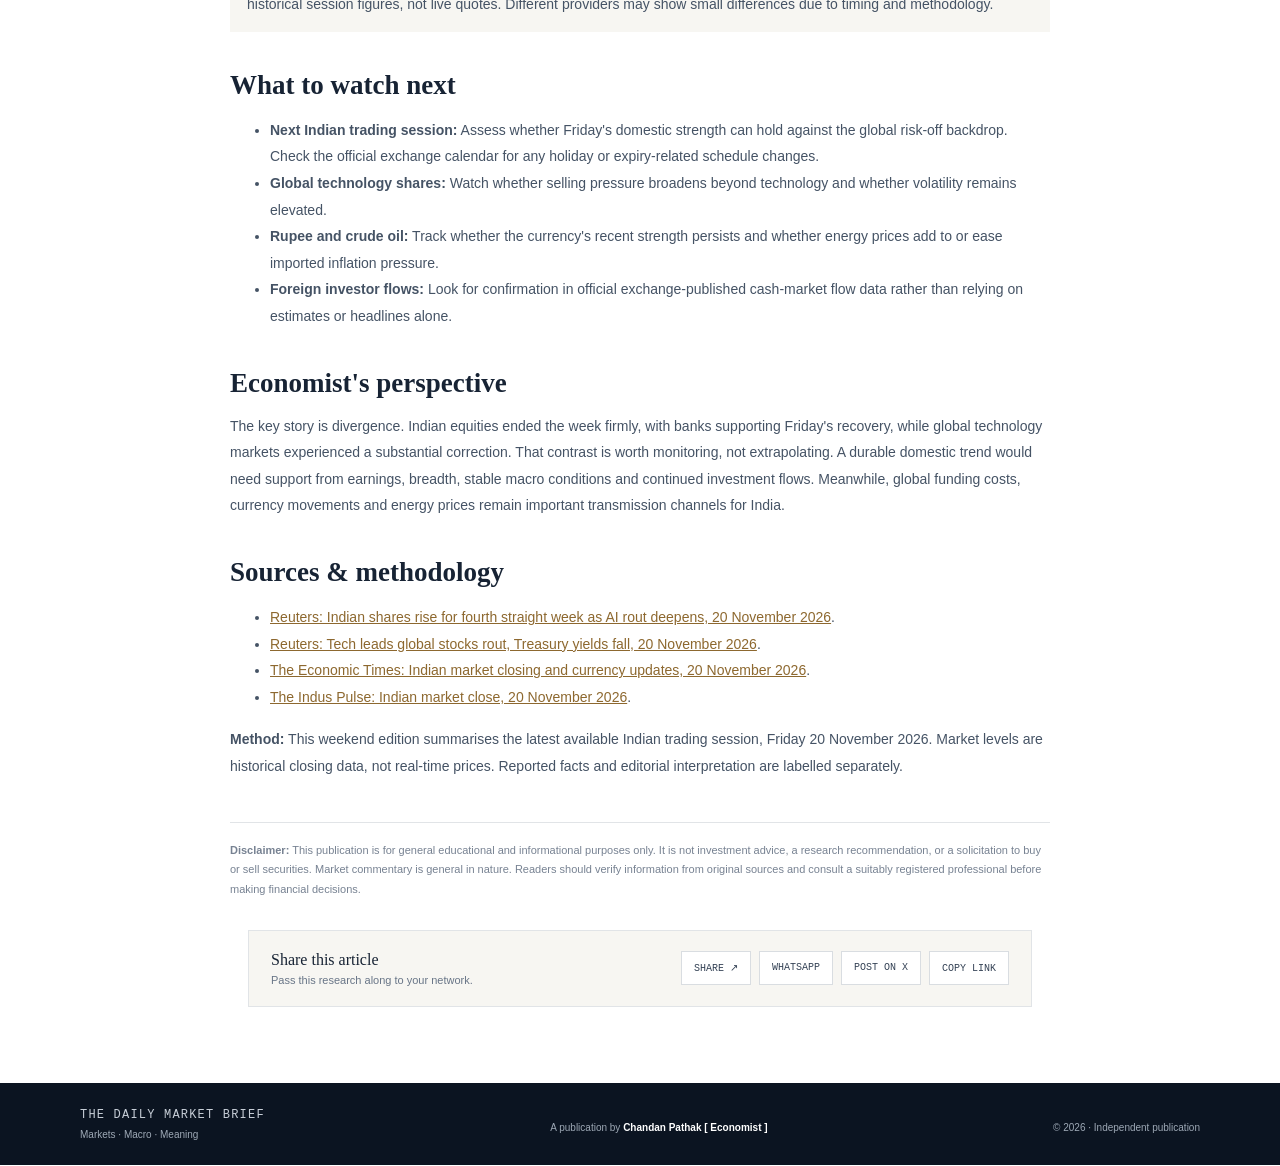
==== commit 78a46e3d: "Refresh editorial layout and add article sharing/contact tools" ====
--- a/issues/2026-11-21.html
+++ b/issues/2026-11-21.html
@@ -73,5 +73,7 @@
 <p><strong>Method:</strong> This weekend edition summarises the latest available Indian trading session, Friday 20 November 2026. Market levels are historical closing data, not real-time prices. Reported facts and editorial interpretation are labelled separately.</p>
 </article>
 <div class="article-disclaimer"><strong>Disclaimer:</strong> This publication is for general educational and informational purposes only. It is not investment advice, a research recommendation, or a solicitation to buy or sell securities. Market commentary is general in nature. Readers should verify information from original sources and consult a suitably registered professional before making financial decisions.</div>
-</main><footer><div class="wrap footer-inner"><div><strong>THE DAILY MARKET BRIEF</strong><span>Markets · Macro · Meaning</span></div><div class="footer-author">A publication by <strong>Chandan Pathak [ Economist ]</strong></div><div class="copyright">© 2026 · Independent publication</div></div></footer>
+<div class="share-strip"><div class="share-copy"><strong>Share this article</strong><span>Pass this research along to your network.</span></div><div class="share-actions"><button type="button" class="native-share">SHARE ↗</button><a class="wa-share" target="_blank" rel="noopener">WHATSAPP</a><a class="x-share" target="_blank" rel="noopener">POST ON X</a><button type="button" class="copy-share">COPY LINK</button></div></div><script>
+(()=>{const url=window.location.href;const title=document.title;const wa=document.querySelector('.wa-share');const x=document.querySelector('.x-share');wa.href='https://api.whatsapp.com/send?text='+encodeURIComponent(title+' '+url);x.href='https://twitter.com/intent/tweet?text='+encodeURIComponent(title)+'&url='+encodeURIComponent(url);document.querySelector('.native-share').addEventListener('click',async()=>{if(navigator.share){try{await navigator.share({title,text:title,url})}catch(e){}}else{try{await navigator.clipboard.writeText(url);alert('Article link copied.')}catch(e){window.prompt('Copy this article link:',url)}}});document.querySelector('.copy-share').addEventListener('click',async()=>{try{await navigator.clipboard.writeText(url);alert('Article link copied.')}catch(e){window.prompt('Copy this article link:',url)}})})();
+</script></main><footer><div class="wrap footer-inner"><div><strong>THE DAILY MARKET BRIEF</strong><span>Markets · Macro · Meaning</span></div><div class="footer-author">A publication by <strong>Chandan Pathak [ Economist ]</strong></div><div class="copyright">© 2026 · Independent publication</div></div></footer>
 </body></html>
--- a/styles.css
+++ b/styles.css
@@ -1 +1,32 @@
-:root{--navy:#101b2b;--ink:#172334;--muted:#687587;--gold:#c89b54;--paper:#f7f6f2;--line:#e1e4e7;--serif:Georgia,serif;--mono:ui-monospace,monospace}*{box-sizing:border-box}html{scroll-behavior:smooth}body{margin:0;background:#fff;color:var(--ink);font-family:Arial,sans-serif}.wrap{width:min(1120px,calc(100% - 40px));margin:auto}.topline{background:var(--navy);color:#d7dce3;font:10px var(--mono);letter-spacing:.12em}.topinner,.header-inner,.footer-inner{display:flex;align-items:center;justify-content:space-between}.topinner{padding:10px 0}.site-header{background:#fff;border-bottom:1px solid var(--line);position:sticky;top:0;z-index:5}.header-inner{min-height:78px}.brand{display:flex;gap:12px;align-items:center;color:var(--ink);text-decoration:none}.brand-mark{display:grid;place-items:center;width:42px;height:42px;background:var(--navy);color:var(--gold);font:700 17px var(--serif)}.brand strong,.brand small{display:block}.brand strong{font:700 13px var(--mono);letter-spacing:.08em}.brand small{margin-top:5px;color:var(--muted);font-size:11px}nav{display:flex;gap:26px}nav a{color:#435064;text-decoration:none;font-size:12px}.menu-toggle{display:none}.hero{background:var(--navy);color:white;padding:86px 0}.hero-grid{display:grid;grid-template-columns:1.5fr 1fr;gap:70px;align-items:center}.eyebrow,.note-kicker,.callout-label{font:10px var(--mono);letter-spacing:.15em;color:#9a773f}.live-dot{display:inline-block;width:7px;height:7px;border-radius:50%;background:#d2a45c;margin-right:8px}.hero h1{font:700 clamp(38px,5vw,62px)/1.12 var(--serif);margin:22px 0}.hero h1 em,.author-grid h2 em{color:var(--gold);font-weight:400}.hero-copy{max-width:650px;color:#c4ccd5;line-height:1.8;font-size:16px}.primary-link{display:inline-block;margin-top:22px;padding:14px 19px;background:var(--gold);color:#101b2b;text-decoration:none;font-weight:700;font-size:12px}.hero-note{padding:28px;border:1px solid #425064;background:#17263a}.note-rule{height:2px;width:42px;background:var(--gold);margin:20px 0}.hero-note p{font:22px/1.55 var(--serif);color:#eef0f3}.note-sign{font:10px var(--mono);letter-spacing:.08em;color:#fff}.note-sign span{color:var(--gold)}.ticker{background:#f1f0eb;border-bottom:1px solid var(--line)}.ticker-inner{display:flex;gap:18px;align-items:center;flex-wrap:wrap;padding:15px 0;font:10px var(--mono);letter-spacing:.1em;color:#586577}.ticker-label{color:#98733c}.section{padding-top:76px;padding-bottom:76px}.section-heading{display:flex;justify-content:space-between;align-items:end;margin-bottom:25px}.section h2,.coverage-section h2,.author-grid h2{font:700 36px var(--serif);margin:10px 0 24px}.edition-tag,.category,.read-time,.draft-label{font:10px var(--mono);letter-spacing:.1em;color:#98733c}.lead-card{padding:34px;border:1px solid var(--line);box-shadow:0 12px 38px #1826380c}.lead-top,.lead-footer{display:flex;justify-content:space-between;gap:12px;flex-wrap:wrap}.lead-card h3{font:700 28px var(--serif);margin:24px 0 12px}.lead-summary,.section-sub{color:var(--muted);line-height:1.8}.lead-columns{display:grid;grid-template-columns:1fr 1fr;gap:35px;margin:28px 0}.lead-columns h4{font:18px var(--serif)}.lead-columns li{margin:12px 0;color:#566274;font-size:13px}.lead-callout{background:#f4f0e7;padding:22px;border-left:3px solid var(--gold)}.lead-callout p{line-height:1.7;color:#566274;font-size:13px}.lead-footer{border-top:1px solid var(--line);padding-top:18px;font:10px var(--mono);color:#6a7583}.coverage-section{background:var(--paper)}.coverage-grid{display:grid;grid-template-columns:repeat(3,1fr);gap:15px}.coverage-card{position:relative;background:white;border:1px solid var(--line);padding:25px;min-height:205px}.card-num{font:10px var(--mono);color:#a0a7af}.card-icon{font-size:24px;color:var(--gold);margin:20px 0 10px}.coverage-card h3{font:21px var(--serif);margin:0 0 10px}.coverage-card p{font-size:13px;line-height:1.7;color:var(--muted)}.archive-tools{display:flex;gap:12px;margin:24px 0}.searchbox{display:flex;align-items:center;gap:10px;border:1px solid var(--line);padding:10px 14px;flex:1;color:#98733c}.searchbox input{border:0;outline:0;width:100%;font-size:13px}.archive-tools select{border:1px solid var(--line);padding:10px;background:white;color:#435064}.archive-item{display:flex;justify-content:space-between;gap:25px;padding:22px 4px;border-bottom:1px solid var(--line);text-decoration:none;color:inherit}.archive-item h3{font:22px var(--serif);margin:8px 0}.archive-item p,.empty-state p{color:var(--muted);font-size:13px;line-height:1.6}.archive-meta{font:10px var(--mono);color:#98733c;letter-spacing:.04em}.empty-state{text-align:center;padding:42px;border:1px dashed var(--line);color:#98733c}.empty-state strong{display:block;margin-top:10px;color:var(--ink)}.author-section{background:var(--navy);color:white;padding:65px 0}.author-grid{display:grid;grid-template-columns:180px 1fr;gap:45px;align-items:center}.author-monogram{width:150px;height:150px;border:1px solid #526073;display:grid;place-items:center;font:58px var(--serif);color:var(--gold)}.author-monogram span{font:9px var(--mono);letter-spacing:.15em}.author-grid h2{color:white;margin-bottom:14px}.author-copy{max-width:750px;color:#c5ccd5;line-height:1.8}.author-tags{display:flex;gap:9px;flex-wrap:wrap;margin-top:22px}.author-tags span{border:1px solid #536073;padding:7px 10px;font:9px var(--mono);letter-spacing:.08em;color:#d5dbe2}.disclaimer{padding-top:30px;padding-bottom:35px;color:#687587;font-size:11px;line-height:1.8}.disclaimer strong{color:#273448}footer{background:#0b1421;color:#c7ced7;padding:25px 0}.footer-inner>div:first-child strong,.footer-inner>div:first-child span{display:block}.footer-inner>div:first-child strong{font:12px var(--mono);letter-spacing:.1em}.footer-inner>div:first-child span,.copyright,.footer-author{font-size:10px;color:#9da8b5;margin-top:7px}.footer-author strong{color:white}@media(max-width:760px){.header-inner{position:relative}.menu-toggle{display:block;background:none;border:0;font-size:22px;color:var(--ink)}nav{display:none;position:absolute;top:78px;left:0;right:0;background:white;padding:18px 22px;box-shadow:0 10px 20px #0001;flex-direction:column;gap:18px}nav.open{display:flex}.hero{padding:60px 0}.hero-grid,.lead-columns,.author-grid{grid-template-columns:1fr;gap:28px}.coverage-grid{grid-template-columns:1fr 1fr}.section{padding-top:52px;padding-bottom:52px}.section h2,.coverage-section h2,.author-grid h2{font-size:30px}.lead-card{padding:22px}.author-monogram{width:110px;height:110px;font-size:44px}.footer-inner{align-items:flex-start;flex-direction:column;gap:12px}}@media(max-width:480px){.coverage-grid{grid-template-columns:1fr}.topinner{font-size:8px}.ticker-inner{gap:10px}.archive-item{flex-direction:column}.section-heading{align-items:flex-start;flex-direction:column;gap:10px}}+:root{--navy:#101b2b;--ink:#172334;--muted:#687587;--gold:#c89b54;--paper:#f7f6f2;--line:#e1e4e7;--serif:Georgia,serif;--mono:ui-monospace,monospace}*{box-sizing:border-box}html{scroll-behavior:smooth}body{margin:0;background:#fff;color:var(--ink);font-family:Arial,sans-serif}.wrap{width:min(1120px,calc(100% - 40px));margin:auto}.topline{background:var(--navy);color:#d7dce3;font:10px var(--mono);letter-spacing:.12em}.topinner,.header-inner,.footer-inner{display:flex;align-items:center;justify-content:space-between}.topinner{padding:10px 0}.site-header{background:#fff;border-bottom:1px solid var(--line);position:sticky;top:0;z-index:5}.header-inner{min-height:78px}.brand{display:flex;gap:12px;align-items:center;color:var(--ink);text-decoration:none}.brand-mark{display:grid;place-items:center;width:42px;height:42px;background:var(--navy);color:var(--gold);font:700 17px var(--serif)}.brand strong,.brand small{display:block}.brand strong{font:700 13px var(--mono);letter-spacing:.08em}.brand small{margin-top:5px;color:var(--muted);font-size:11px}nav{display:flex;gap:26px}nav a{color:#435064;text-decoration:none;font-size:12px}.menu-toggle{display:none}.hero{background:var(--navy);color:white;padding:86px 0}.hero-grid{display:grid;grid-template-columns:1.5fr 1fr;gap:70px;align-items:center}.eyebrow,.note-kicker,.callout-label{font:10px var(--mono);letter-spacing:.15em;color:#9a773f}.live-dot{display:inline-block;width:7px;height:7px;border-radius:50%;background:#d2a45c;margin-right:8px}.hero h1{font:700 clamp(38px,5vw,62px)/1.12 var(--serif);margin:22px 0}.hero h1 em,.author-grid h2 em{color:var(--gold);font-weight:400}.hero-copy{max-width:650px;color:#c4ccd5;line-height:1.8;font-size:16px}.primary-link{display:inline-block;margin-top:22px;padding:14px 19px;background:var(--gold);color:#101b2b;text-decoration:none;font-weight:700;font-size:12px}.hero-note{padding:28px;border:1px solid #425064;background:#17263a}.note-rule{height:2px;width:42px;background:var(--gold);margin:20px 0}.hero-note p{font:22px/1.55 var(--serif);color:#eef0f3}.note-sign{font:10px var(--mono);letter-spacing:.08em;color:#fff}.note-sign span{color:var(--gold)}.ticker{background:#f1f0eb;border-bottom:1px solid var(--line)}.ticker-inner{display:flex;gap:18px;align-items:center;flex-wrap:wrap;padding:15px 0;font:10px var(--mono);letter-spacing:.1em;color:#586577}.ticker-label{color:#98733c}.section{padding-top:76px;padding-bottom:76px}.section-heading{display:flex;justify-content:space-between;align-items:end;margin-bottom:25px}.section h2,.coverage-section h2,.author-grid h2{font:700 36px var(--serif);margin:10px 0 24px}.edition-tag,.category,.read-time,.draft-label{font:10px var(--mono);letter-spacing:.1em;color:#98733c}.lead-card{padding:34px;border:1px solid var(--line);box-shadow:0 12px 38px #1826380c}.lead-top,.lead-footer{display:flex;justify-content:space-between;gap:12px;flex-wrap:wrap}.lead-card h3{font:700 28px var(--serif);margin:24px 0 12px}.lead-summary,.section-sub{color:var(--muted);line-height:1.8}.lead-columns{display:grid;grid-template-columns:1fr 1fr;gap:35px;margin:28px 0}.lead-columns h4{font:18px var(--serif)}.lead-columns li{margin:12px 0;color:#566274;font-size:13px}.lead-callout{background:#f4f0e7;padding:22px;border-left:3px solid var(--gold)}.lead-callout p{line-height:1.7;color:#566274;font-size:13px}.lead-footer{border-top:1px solid var(--line);padding-top:18px;font:10px var(--mono);color:#6a7583}.coverage-section{background:var(--paper)}.coverage-grid{display:grid;grid-template-columns:repeat(3,1fr);gap:15px}.coverage-card{position:relative;background:white;border:1px solid var(--line);padding:25px;min-height:205px}.card-num{font:10px var(--mono);color:#a0a7af}.card-icon{font-size:24px;color:var(--gold);margin:20px 0 10px}.coverage-card h3{font:21px var(--serif);margin:0 0 10px}.coverage-card p{font-size:13px;line-height:1.7;color:var(--muted)}.archive-tools{display:flex;gap:12px;margin:24px 0}.searchbox{display:flex;align-items:center;gap:10px;border:1px solid var(--line);padding:10px 14px;flex:1;color:#98733c}.searchbox input{border:0;outline:0;width:100%;font-size:13px}.archive-tools select{border:1px solid var(--line);padding:10px;background:white;color:#435064}.archive-item{display:flex;justify-content:space-between;gap:25px;padding:22px 4px;border-bottom:1px solid var(--line);text-decoration:none;color:inherit}.archive-item h3{font:22px var(--serif);margin:8px 0}.archive-item p,.empty-state p{color:var(--muted);font-size:13px;line-height:1.6}.archive-meta{font:10px var(--mono);color:#98733c;letter-spacing:.04em}.empty-state{text-align:center;padding:42px;border:1px dashed var(--line);color:#98733c}.empty-state strong{display:block;margin-top:10px;color:var(--ink)}.author-section{background:var(--navy);color:white;padding:65px 0}.author-grid{display:grid;grid-template-columns:180px 1fr;gap:45px;align-items:center}.author-monogram{width:150px;height:150px;border:1px solid #526073;display:grid;place-items:center;font:58px var(--serif);color:var(--gold)}.author-monogram span{font:9px var(--mono);letter-spacing:.15em}.author-grid h2{color:white;margin-bottom:14px}.author-copy{max-width:750px;color:#c5ccd5;line-height:1.8}.author-tags{display:flex;gap:9px;flex-wrap:wrap;margin-top:22px}.author-tags span{border:1px solid #536073;padding:7px 10px;font:9px var(--mono);letter-spacing:.08em;color:#d5dbe2}.disclaimer{padding-top:30px;padding-bottom:35px;color:#687587;font-size:11px;line-height:1.8}.disclaimer strong{color:#273448}footer{background:#0b1421;color:#c7ced7;padding:25px 0}.footer-inner>div:first-child strong,.footer-inner>div:first-child span{display:block}.footer-inner>div:first-child strong{font:12px var(--mono);letter-spacing:.1em}.footer-inner>div:first-child span,.copyright,.footer-author{font-size:10px;color:#9da8b5;margin-top:7px}.footer-author strong{color:white}@media(max-width:760px){.header-inner{position:relative}.menu-toggle{display:block;background:none;border:0;font-size:22px;color:var(--ink)}nav{display:none;position:absolute;top:78px;left:0;right:0;background:white;padding:18px 22px;box-shadow:0 10px 20px #0001;flex-direction:column;gap:18px}nav.open{display:flex}.hero{padding:60px 0}.hero-grid,.lead-columns,.author-grid{grid-template-columns:1fr;gap:28px}.coverage-grid{grid-template-columns:1fr 1fr}.section{padding-top:52px;padding-bottom:52px}.section h2,.coverage-section h2,.author-grid h2{font-size:30px}.lead-card{padding:22px}.author-monogram{width:110px;height:110px;font-size:44px}.footer-inner{align-items:flex-start;flex-direction:column;gap:12px}}@media(max-width:480px){.coverage-grid{grid-template-columns:1fr}.topinner{font-size:8px}.ticker-inner{gap:10px}.archive-item{flex-direction:column}.section-heading{align-items:flex-start;flex-direction:column;gap:10px}}
+/* Editorial refresh */
+.featured-issues{display:grid;grid-template-columns:repeat(2,minmax(0,1fr));gap:18px}
+.featured-issue{position:relative;display:flex;flex-direction:column;min-height:255px;padding:27px;background:#fff;border:1px solid var(--line);text-decoration:none;color:inherit;box-shadow:0 12px 32px #18263808;transition:transform .2s ease,border-color .2s ease}
+.featured-issue:hover,.research-feature:hover{transform:translateY(-3px);border-color:var(--gold)}
+.featured-issue .archive-meta{line-height:1.6}
+.featured-issue h3{font:700 25px/1.25 var(--serif);margin:18px 0 10px}
+.featured-issue p{font-size:13px;line-height:1.75;color:var(--muted);margin:0 0 22px}
+.featured-issue .read-link{margin-top:auto;font:10px var(--mono);letter-spacing:.1em;color:#8b6735}
+.research-library{margin-top:54px}
+.research-library-heading{margin-bottom:20px}
+.research-library-heading h2{margin:9px 0;font:700 34px var(--serif)}
+.research-library-heading p{margin:0;color:var(--muted);font-size:13px}
+.research-library-grid{display:grid;grid-template-columns:repeat(2,minmax(0,1fr));gap:18px}
+.research-feature{min-width:0;grid-template-columns:1fr;align-items:start;gap:12px;margin:0;box-shadow:0 10px 28px #18263808;transition:transform .2s ease,border-color .2s ease}
+.research-feature .feature-stats{margin-top:8px}
+.coverage-card{transition:transform .2s ease,border-color .2s ease}
+.coverage-card:hover{transform:translateY(-3px);border-color:var(--gold)}
+.email-link{display:inline-block;margin-top:24px;color:var(--gold);font:12px var(--mono);letter-spacing:.04em;text-decoration:none;border-bottom:1px solid #8f744f;padding-bottom:7px}
+.contact-strip{background:#f4f0e7;border-block:1px solid #e8e0d2;padding:34px 0}
+.contact-inner{display:flex;justify-content:space-between;align-items:center;gap:24px}
+.contact-inner h2{font:700 25px var(--serif);margin:9px 0}
+.contact-inner p{color:var(--muted);font-size:13px;margin:0}
+.contact-inner>a{flex:none;padding:15px 19px;background:var(--navy);color:white;text-decoration:none;font:11px var(--mono);letter-spacing:.04em}
+.footer-author a{display:block;color:#d7b77f;text-decoration:none;margin-top:7px}
+.share-strip{width:min(900px,calc(100% - 36px));margin:30px auto 42px;padding:20px 22px;background:#f7f6f2;border:1px solid var(--line);display:flex;align-items:center;justify-content:space-between;gap:16px;flex-wrap:wrap}
+.share-copy strong{display:block;font:16px var(--serif);color:var(--ink)}
+.share-copy span{display:block;margin-top:5px;color:var(--muted);font-size:11px}
+.share-actions{display:flex;gap:8px;flex-wrap:wrap}
+.share-actions a,.share-actions button{display:inline-block;border:1px solid #d9dde1;background:#fff;color:#344255;padding:10px 12px;text-decoration:none;font:10px var(--mono);cursor:pointer}
+.share-actions a:hover,.share-actions button:hover{border-color:var(--gold);color:#8b6735}
+@media(max-width:760px){.featured-issues,.research-library-grid{grid-template-columns:1fr}.contact-inner{align-items:flex-start;flex-direction:column}.contact-inner>a{width:100%;text-align:center}.share-strip{align-items:flex-start;flex-direction:column}.share-actions{width:100%}}
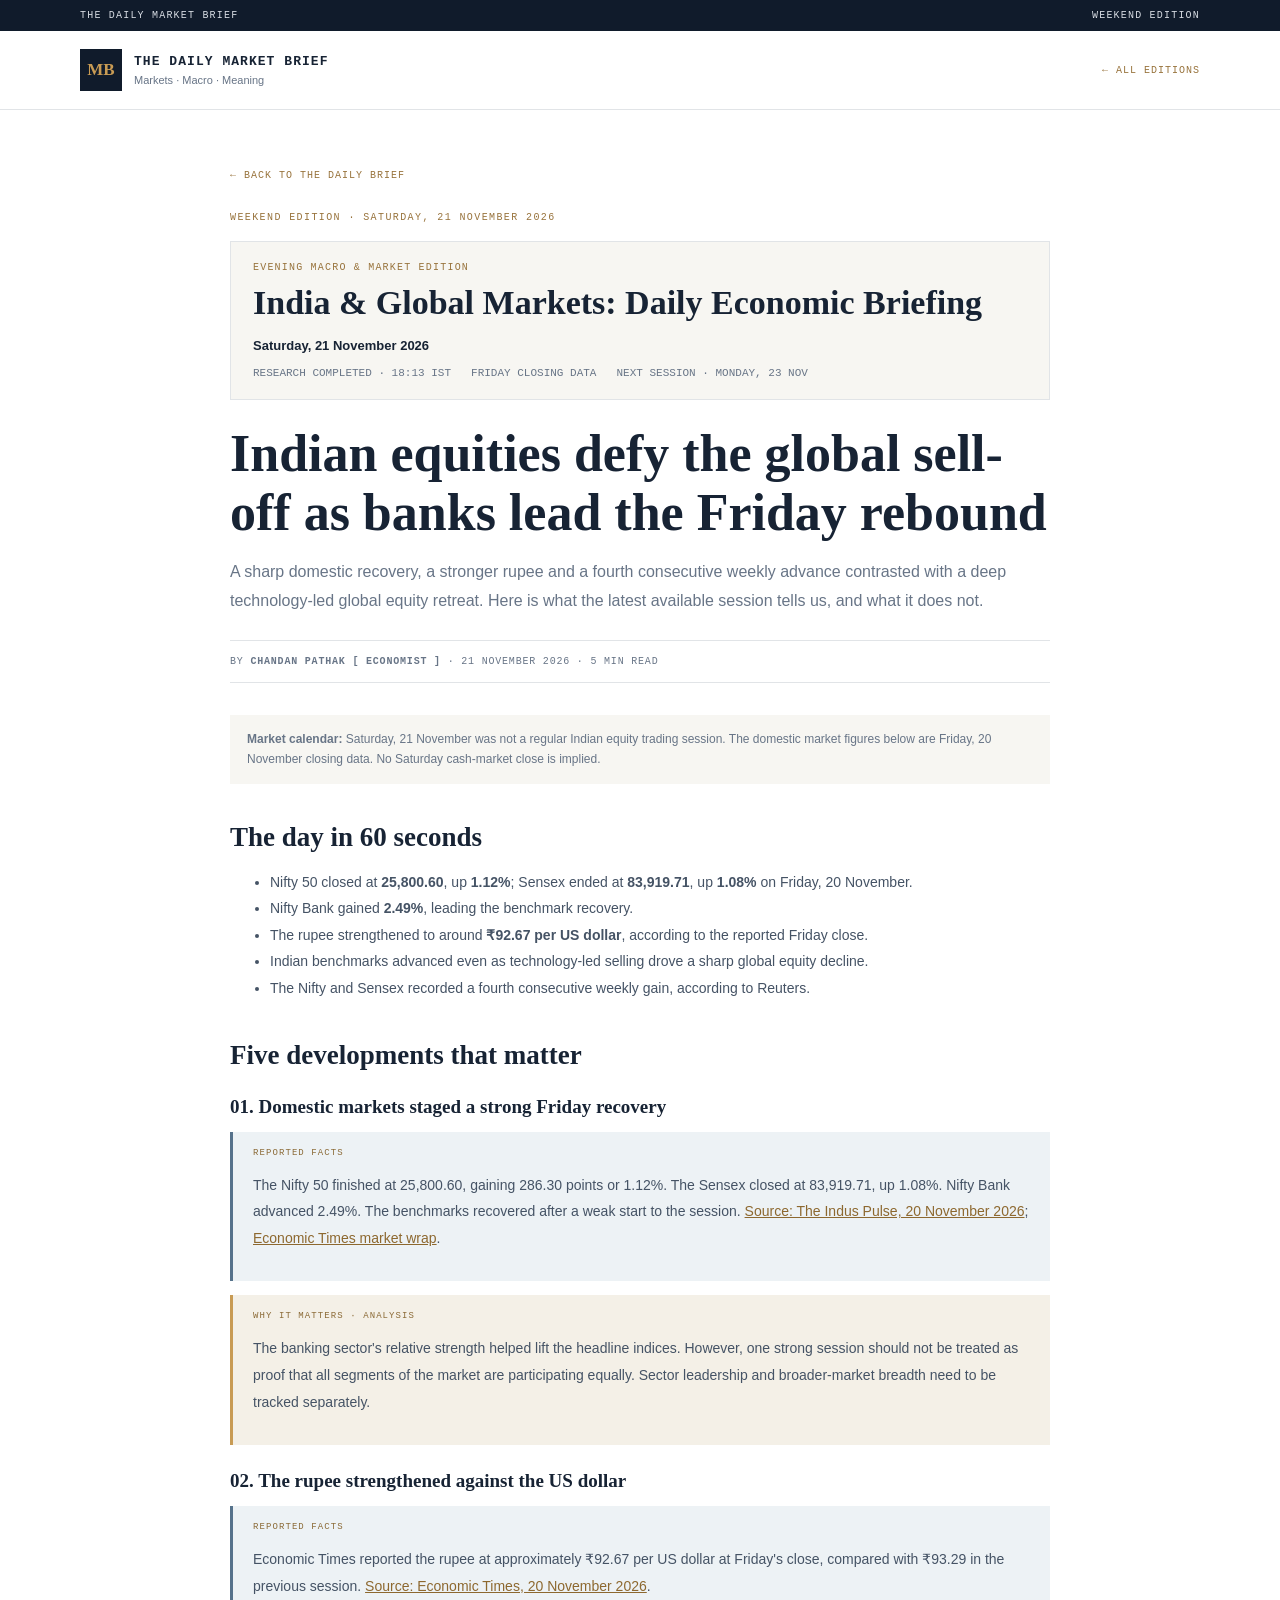
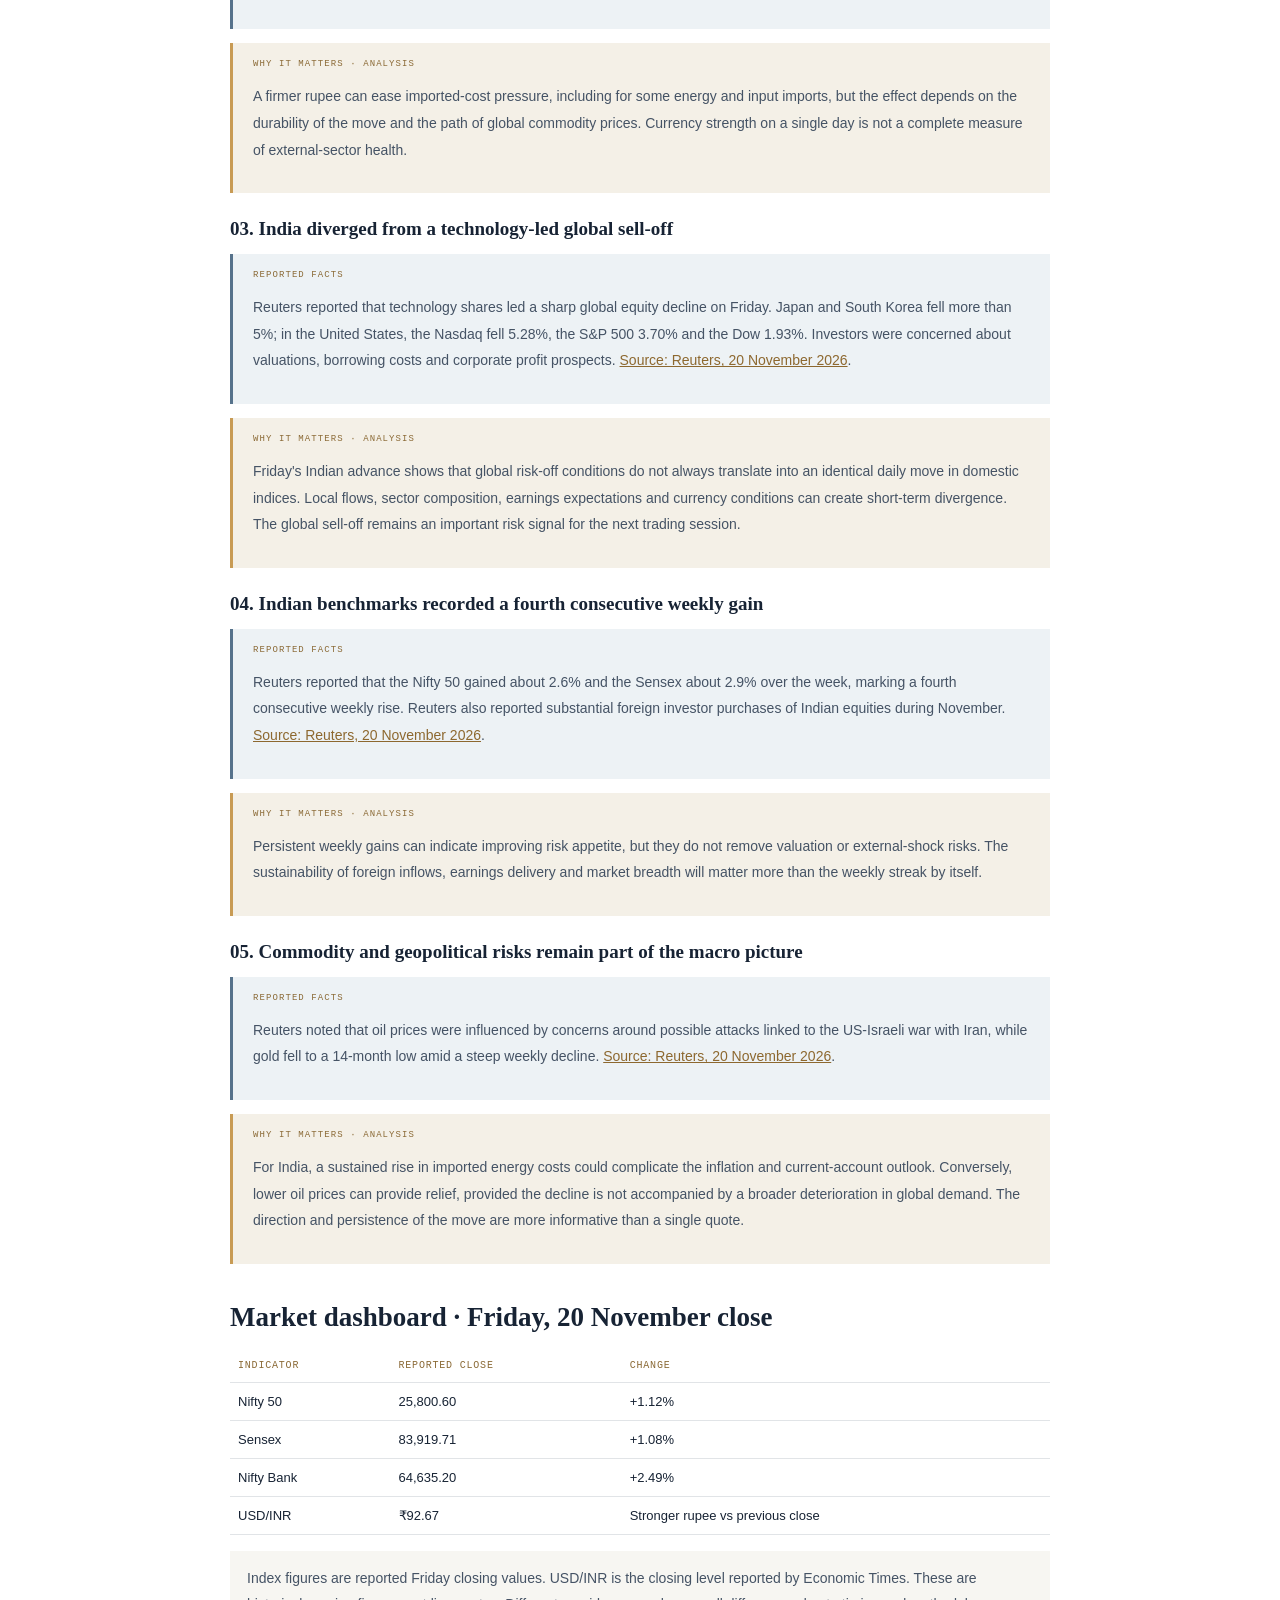
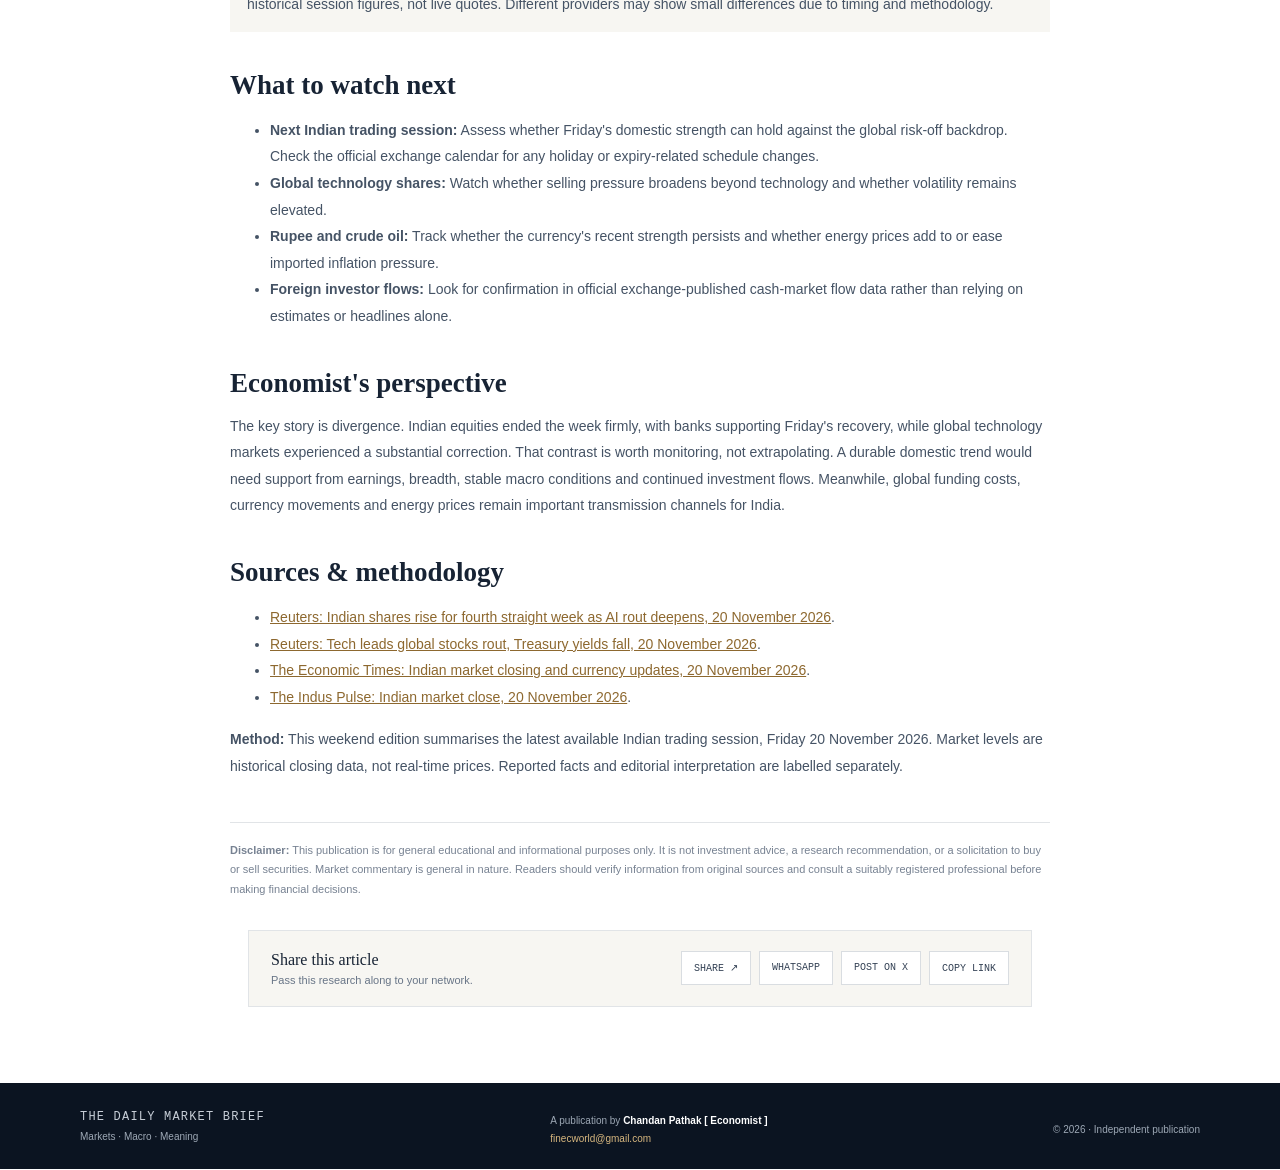
==== commit 6fb183b3: "Add editorial contact email to article footer" ====
--- a/issues/2026-11-21.html
+++ b/issues/2026-11-21.html
@@ -75,5 +75,5 @@
 <div class="article-disclaimer"><strong>Disclaimer:</strong> This publication is for general educational and informational purposes only. It is not investment advice, a research recommendation, or a solicitation to buy or sell securities. Market commentary is general in nature. Readers should verify information from original sources and consult a suitably registered professional before making financial decisions.</div>
 <div class="share-strip"><div class="share-copy"><strong>Share this article</strong><span>Pass this research along to your network.</span></div><div class="share-actions"><button type="button" class="native-share">SHARE ↗</button><a class="wa-share" target="_blank" rel="noopener">WHATSAPP</a><a class="x-share" target="_blank" rel="noopener">POST ON X</a><button type="button" class="copy-share">COPY LINK</button></div></div><script>
 (()=>{const url=window.location.href;const title=document.title;const wa=document.querySelector('.wa-share');const x=document.querySelector('.x-share');wa.href='https://api.whatsapp.com/send?text='+encodeURIComponent(title+' '+url);x.href='https://twitter.com/intent/tweet?text='+encodeURIComponent(title)+'&url='+encodeURIComponent(url);document.querySelector('.native-share').addEventListener('click',async()=>{if(navigator.share){try{await navigator.share({title,text:title,url})}catch(e){}}else{try{await navigator.clipboard.writeText(url);alert('Article link copied.')}catch(e){window.prompt('Copy this article link:',url)}}});document.querySelector('.copy-share').addEventListener('click',async()=>{try{await navigator.clipboard.writeText(url);alert('Article link copied.')}catch(e){window.prompt('Copy this article link:',url)}})})();
-</script></main><footer><div class="wrap footer-inner"><div><strong>THE DAILY MARKET BRIEF</strong><span>Markets · Macro · Meaning</span></div><div class="footer-author">A publication by <strong>Chandan Pathak [ Economist ]</strong></div><div class="copyright">© 2026 · Independent publication</div></div></footer>
+</script></main><footer><div class="wrap footer-inner"><div><strong>THE DAILY MARKET BRIEF</strong><span>Markets · Macro · Meaning</span></div><div class="footer-author">A publication by <strong>Chandan Pathak [ Economist ]</strong><a href="mailto:finecworld@gmail.com">finecworld@gmail.com</a></div><div class="copyright">© 2026 · Independent publication</div></div></footer>
 </body></html>
